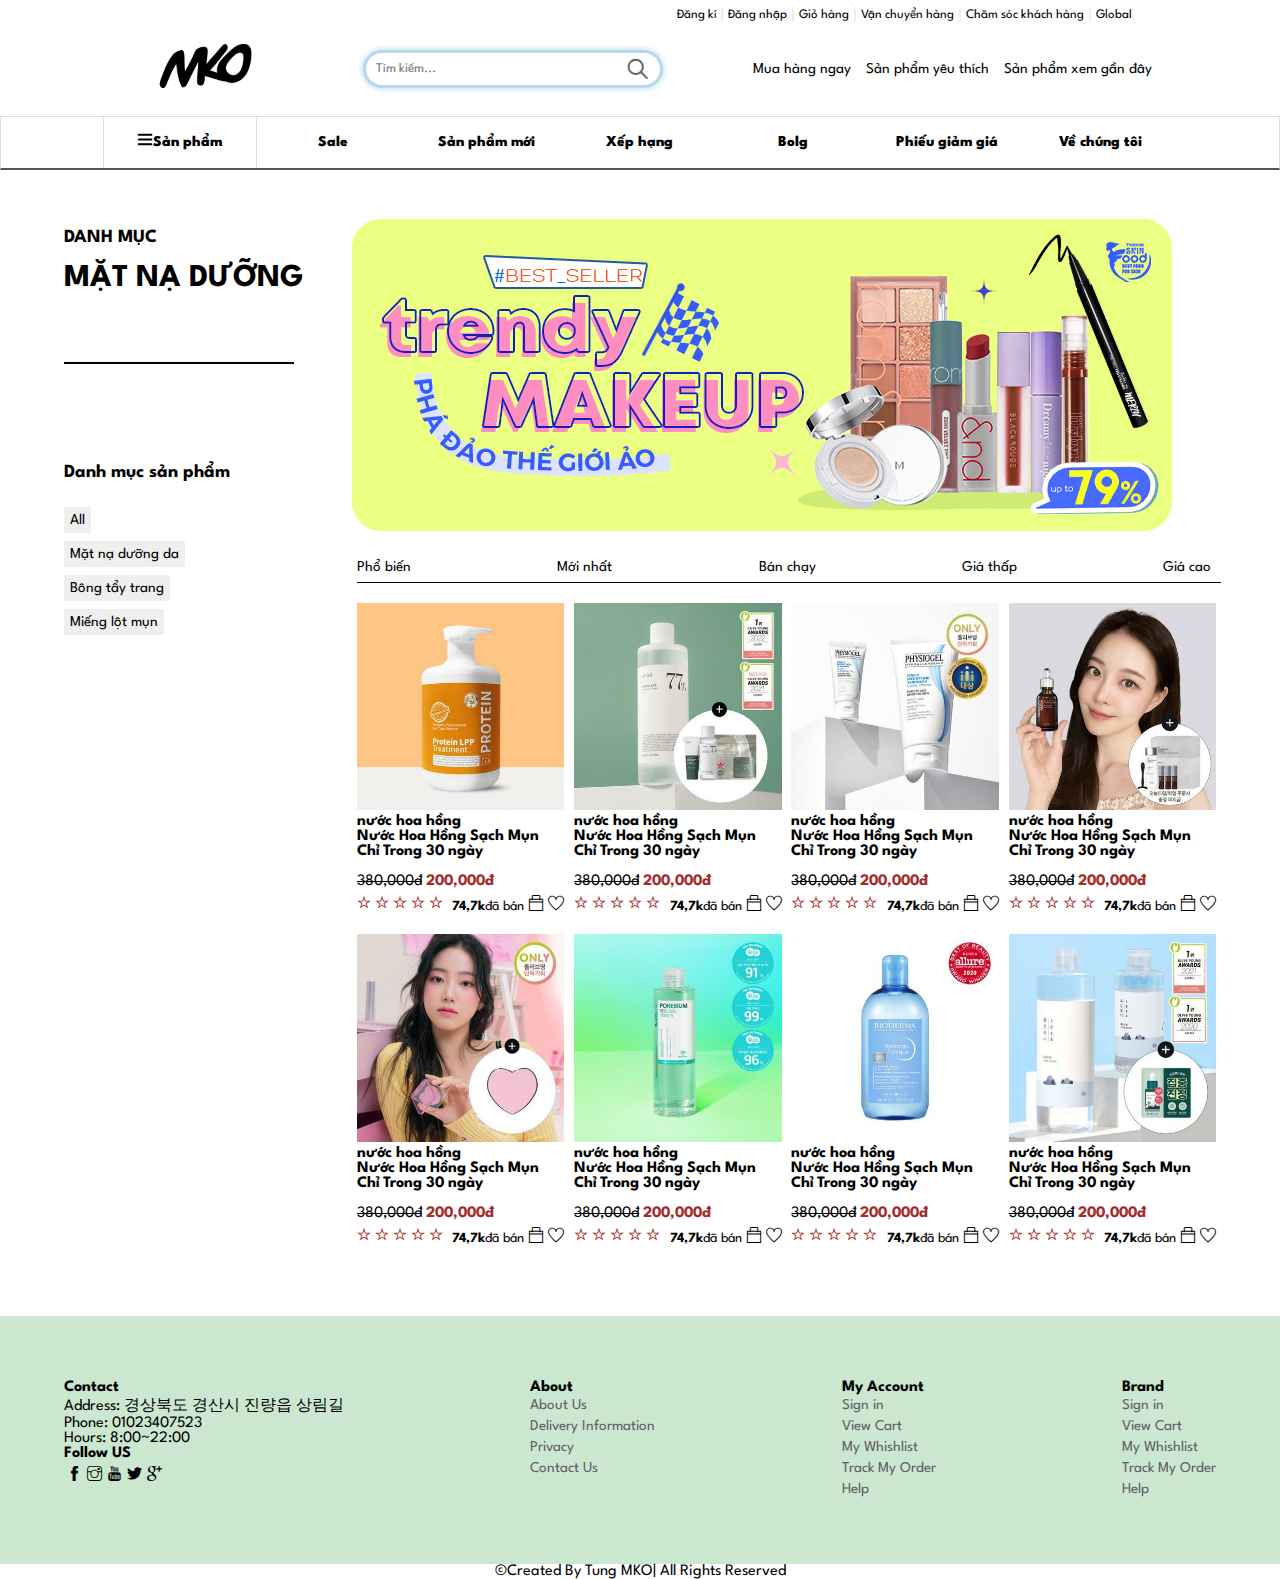
==== all-product.html @ 53d92263 "tung-filler" ====
<!DOCTYPE html>
<html lang="en">
<head>
    <meta charset="UTF-8">
    <meta http-equiv="X-UA-Compatible" content="IE=edge">
    <meta name="viewport" content="width=device-width, initial-scale=1.0">
    <title>Oder sản phẩm hàn quốc-MKO</title>
    <link rel="icon" type="image/png" href="/assets/img/logo.png">
    <link rel="stylesheet" href="assets/css/styles.css">
    <link rel="stylesheet" href="assets/css/main-styles.css">
    <link rel="stylesheet" href="assets/css/sale.css">
    <link rel="stylesheet" href="assets/themify-icons/themify-icons.css">
    <link rel="stylesheet" href="assets/css/product.css">
   
</head>
<body>
    <style>
        @import url('https://fonts.googleapis.com/css2?family=League+Spartan:wght@300;400;500;600;800;900&display=swap');
    </style>
    <div class="hero">
        <!--start header  -->
        <header class="header">
            <div class="header-top">
                <ul class="menu-list">
                    <li class="join"><a href="">Đăng kí</a></li>
                    <li class="login"><a href="">Đăng nhập</a></li>
                    <li class="cart"><a href="">Giỏ hàng</a></li>
                    <li class="oder"><a href="">Vận chuyển hàng</a></li>
                    <li class="customer"><a href="">Chăm sóc khách hàng</a></li>
                    <li class="Global"><a href="">Global</a></li>
                </ul>
            </div>
            <div class="header-head">
                <div class="header-logo">
                    <img id="logo"src="./assets/img/logo.png" alt="">
                </div>
                <div class="header-seach">
                    <form>
                        <div class="search-container">
                          <input type="text" placeholder="Tìm kiếm...">
                          <button type="submit"><i class="ti-search"></i></button>
                        </div>
                      </form>
                </div>
                <div class="menu-favourite">
                    <ul class="menu-favourite_nav">
                        <li class="menu-favourite_list"><a href="">Mua hàng ngay</a></li>
                        <li class="menu-favourite_list"><a href="">Sản phẩm yêu thích</a></li>
                        <li class="menu-favourite_list"><a href="">Sản phẩm xem gần đây</a></li>
                    </ul>
                </div>
            </div>
            <nav class="header-nav">
                <ul class="header-nav_list">
                    <li id="header-nav_unit"><i class="ti-menu"></i><a href="">Sản phẩm</a></li>
                    <li><a href="sale.html">Sale</a></li>
                    <li><a href="newproduct.html">Sản phẩm mới</a></li>
                    <li><a href="">Xếp hạng</a></li>
                    <li><a href="">Bolg</a></li>
                    <li><a href="">Phiếu giảm giá</a></li>    
                    <li><a href="">Về chúng tôi</a></li>    
                </ul>
                <div id="navbar_list_sub">
                    <div id="navbar_sub">
                        <h2 class="navbar_sub-heading">Sắc đẹp</h2>
                        <div class="sub_menu_box">
                            <ul>
                                <li><a href="./skincare.html">Chăm sóc da ></a></li>
                                <li><a href="">nước hoa hồng</a></li>
                                <li><a href="">kem dưỡng da</a></li>
                                <li><a href="">xịt khoáng</a></li>
                            </ul>
                        </div>
                        <div class="sub_menu_box">
                            <ul>
                                <li><a href="./all-product.html">Mặt nạ></a></li>
                                <li><a href="">mặt nạ dưỡng da</a></li>
                                <li><a href="">miếng bông lau</a></li>
                                <li><a href="">miếng dán mũi</a></li>
                            </ul>
                        </div>
                        <div class="sub_menu_box">
                            <ul>
                                <li><a href="">Chăm sóc da ></a></li>
                                <li><a href="">nước hoa hồng</a></li>
                                <li><a href="">kem dưỡng da</a></li>
                            </ul>
                        </div>
                        <div class="sub_menu_box">
                            <ul>
                                <li><a href="">Chăm sóc da ></a></li>
                                <li><a href="">nước hoa hồng</a></li>
                                <li><a href="">kem dưỡng da</a></li>
                            </ul>
                        </div>
                        <div class="sub_menu_box">
                            <ul>
                                <li><a href="">Mặt nạ ></a></li>
                                <li><a href="">miếng mặt nạ</a></li>
                                <li><a href="">miếng dán mũi </a></li>
                            </ul>
                        </div>
                        <div class="sub_menu_box">
                            <ul>
                                <li><a href="">Mặt nạ ></a></li>
                                <li><a href="">miếng mặt nạ</a></li>
                                <li><a href="">miếng dán mũi </a></li>
                            </ul>
                        </div>
                        <div class="sub_menu_box">
                            <ul>
                                <li><a href="">Mặt nạ ></a></li>
                                <li><a href="">miếng mặt nạ</a></li>
                                <li><a href="">miếng dán mũi </a></li>
                            </ul>
                        </div>
                        <div class="sub_menu_box">
                            <ul>
                                <li><a href="">Mặt nạ ></a></li>
                                <li><a href="">miếng mặt nạ</a></li>
                                <li><a href="">miếng dán mũi </a></li>
                            </ul>
                        </div>
                        <div class="sub_menu_box">
                            <ul>
                                <li><a href="">Mặt nạ ></a></li>
                                <li><a href="">miếng mặt nạ</a></li>
                                <li><a href="">miếng dán mũi </a></li>
                            </ul>
                        </div>
                        <div class="sub_menu_box">
                            <ul>
                                <li><a href="">Mặt nạ ></a></li>
                                <li><a href="">miếng mặt nạ</a></li>
                                <li><a href="">miếng dán mũi </a></li>
                            </ul>
                        </div>
                        <div class="sub_menu_box">
                            <ul>
                                <li><a href="">Mặt nạ ></a></li>
                                <li><a href="">miếng mặt nạ</a></li>
                                <li><a href="">miếng dán mũi </a></li>
                            </ul>
                        </div>
                        <div class="sub_menu_box">
                            <ul>
                                <li><a href="">Mặt nạ ></a></li>
                                <li><a href="">miếng mặt nạ</a></li>
                                <li><a href="">miếng dán mũi </a></li>
                            </ul>
                        </div>
                        <div class="sub_menu_box">
                            <ul>
                                <li><a href="">Mặt nạ ></a></li>
                                <li><a href="">miếng mặt nạ</a></li>
                                <li><a href="">miếng dán mũi </a></li>
                            </ul>
                        </div>
                        <div class="sub_menu_box">
                            <ul>
                                <li><a href="">Làm sạch ></a></li>
                                <li><a href="">nước tẩy trang</a></li>
                                <li><a href="">miếng tẩy trang </a></li>
                            </ul>
                        </div>
                        <div class="sub_menu_box">
                            <ul>
                                <li><a href="">Kem chống nắng></a></li>
                                <li><a href="">nước tẩy trang</a></li>
                                <li><a href="">miếng tẩy trang </a></li>
                            </ul>
                        </div>
                        <div class="sub_menu_box">
                            <ul>
                                <li><a href="">Kem chống nắng></a></li>
                                <li><a href="">nước tẩy trang</a></li>
                                <li><a href="">miếng tẩy trang </a></li>
                            </ul>
                        </div>
                        <div class="sub_menu_box">
                            <ul>
                                <li><a href="">Kem chống nắng></a></li>
                                <li><a href="">nước tẩy trang</a></li>
                                <li><a href="">miếng tẩy trang </a></li>
                            </ul>
                        </div>
                        <div class="sub_menu_box">
                            <ul>
                                <li><a href="">Kem chống nắng></a></li>
                                <li><a href="">nước tẩy trang</a></li>
                                <li><a href="">miếng tẩy trang </a></li>
                            </ul>
                        </div>
                        <div class="sub_menu_box">
                            <ul>
                                <li><a href="">Kem chống nắng></a></li>
                                <li><a href="">nước tẩy trang</a></li>
                                <li><a href="">miếng tẩy trang </a></li>
                            </ul>
                        </div>
                        <div class="sub_menu_box">
                            <ul>
                                <li><a href="">Kem chống nắng></a></li>
                                <li><a href="">nước tẩy trang</a></li>
                                <li><a href="">miếng tẩy trang </a></li>
                            </ul>
                        </div>
                        <div class="sub_menu_box">
                            <ul>
                                <li><a href="">Kem chống nắng></a></li>
                                <li><a href="">nước tẩy trang</a></li>
                                <li><a href="">miếng tẩy trang </a></li>
                            </ul>
                        </div>
                    </div>
                    <div class="navbar_list_subright">
                        <div class="navbar_subright">
                            <h2 class="navbar_sub-heading">Sức khỏe và thực phẩm</h2>
                            <div class="sub_menu_box">
                                <ul>
                                    <li><a href="">Chăm sóc da ></a></li>
                                    <li><a href="">nước hoa hồng</a></li>
                                    <li><a href="">kem dưỡng da</a></li>
                                </ul>
                            </div>
                            <div class="sub_menu_box">
                                <ul>
                                    <li><a href="">Mặt nạ ></a></li>
                                    <li><a href="">miếng mặt nạ</a></li>
                                    <li><a href="">miếng dán mũi </a></li>
                                </ul>
                            </div>
                            <div class="sub_menu_box">
                                <ul>
                                    <li><a href="">Làm sạch ></a></li>
                                    <li><a href="">nước tẩy trang</a></li>
                                    <li><a href="">miếng tẩy trang </a></li>
                                </ul>
                            </div>
                            <div class="sub_menu_box">
                                <ul>
                                    <li><a href="">Kem chống nắng></a></li>
                                    <li><a href="">nước tẩy trang</a></li>
                                    <li><a href="">miếng tẩy trang </a></li>
                                </ul>
                            </div>
                        </div>
                        <div class="navbar_subright">
                            <h2 class="navbar_sub-heading">Phong cách sống</h2>
                            <div class="sub_menu_box">
                                <ul>
                                    <li><a href="">Chăm sóc da ></a></li>
                                    <li><a href="">nước hoa hồng</a></li>
                                    <li><a href="">kem dưỡng da</a></li>
                                </ul>
                            </div>
                            <div class="sub_menu_box">
                                <ul>
                                    <li><a href="">Mặt nạ ></a></li>
                                    <li><a href="">miếng mặt nạ</a></li>
                                    <li><a href="">miếng dán mũi </a></li>
                                </ul>
                            </div>
                            <div class="sub_menu_box">
                                <ul>
                                    <li><a href="">Làm sạch ></a></li>
                                    <li><a href="">nước tẩy trang</a></li>
                                    <li><a href="">miếng tẩy trang </a></li>
                                </ul>
                            </div>
                            <div class="sub_menu_box">
                                <ul>
                                    <li><a href="">Kem chống nắng></a></li>
                                    <li><a href="">nước tẩy trang</a></li>
                                    <li><a href="">miếng tẩy trang </a></li>
                                </ul>
                            </div>
                        </div>
                   </div>
                </div>
            </nav>
        </header>
        <!--end header  -->
        <div class="product-all">
            <div class="product-filter">
                <div class="product-heading">
                    <h3>Danh mục</h3>
                    <h1>Mặt nạ dưỡng</h1>
                </div>
                <div class="produict-line">

                </div>
                <div class="product-list">
                    <h3>Danh mục sản phẩm</h3>
                    <div class="filters">
                        <button class="filter-btn" data-filter="product-box">All</button>
                        <button class="filter-btn" data-filter="mat-na-duong-da">Mặt nạ dưỡng da</button>
                        <button class="filter-btn" data-filter="bong-tay-trang">Bông tẩy trang</button>
                        <button class="filter-btn" data-filter="mieng-lot-mun">Miếng lột mụn</button>
                      </div>                      
                </div>
            </div>
            <div class="product-content">
                <div class="product-content-top">
                    <div class="product-content-background">
                        <img src="./assets/img/topwap.webp" alt="">
                    </div>
                </div>
                <div class="product-menu">
                    <ul class="product-menu-list">
                        <li><a href="">Phổ biến</a></li>
                        <li><a href="">Mới nhất</a></li>
                        <li><a href="">Bán chạy</a></li>
                        <li><a href="">Giá thấp</a></li>
                        <li><a href="">Giá cao</a></li>
                    </ul>
                </div>
                <div class="product-items">
                    <div class="product-box mat-na-duong-da">
                        <img src="./assets/img/A00000012128610ko.jpg" alt="">
                        <h4 class="skincare-product-heading">nước hoa hồng</h4>
                        <div class="product-boxitems">
                            <h4>Nước Hoa Hồng Sạch Mụn Chỉ Trong 30 ngày</h4>
                            <del>380,000đ</del>
                            <b class="productPrice">200,000đ</b>
                        </div>
                        <div class="star-widget">
                            <div class="star-pre">
                                <a class="star">
                                    <i class="ti-star"></i>
                                </a>
                                <a class="star">
                                    <i class="ti-star"></i>
                                </a>
                                <a class="star">
                                    <i class="ti-star"></i>
                                </a>
                                <a class="star">
                                    <i class="ti-star"></i>
                                </a>
                                <a class="star">
                                    <i class="ti-star"></i>
                                </a>
                            </div>
                            <div class="product-revier">
                               <span><strong>74,7k</strong>đã bán</span> 
                               
                                <i class="ti-bag"></i>
                                <i class="ti-heart"></i>
                            </div>
                        </div>
                     </div>
                     <div class="product-box mat-na-duong-da">
                        <img src="./assets/img/A00000018262405ko.jpg" alt="">
                        <h4 class="skincare-product-heading">nước hoa hồng</h4>
                        <div class="product-boxitems">
                            <h4>Nước Hoa Hồng Sạch Mụn Chỉ Trong 30 ngày</h4>
                            <del>380,000đ</del>
                            <b class="productPrice">200,000đ</b>
                        </div>
                        <div class="star-widget">
                            <div class="star-pre">
                                <a class="star">
                                    <i class="ti-star"></i>
                                </a>
                                <a class="star">
                                    <i class="ti-star"></i>
                                </a>
                                <a class="star">
                                    <i class="ti-star"></i>
                                </a>
                                <a class="star">
                                    <i class="ti-star"></i>
                                </a>
                                <a class="star">
                                    <i class="ti-star"></i>
                                </a>
                            </div>
                            <div class="product-revier">
                               <span><strong>74,7k</strong>đã bán</span> 
                               
                                <i class="ti-bag"></i>
                                <i class="ti-heart"></i>
                            </div>
                        </div>
                     </div>
                     <div class="product-box mat-na-duong-da">
                        <img src="./assets/img/A00000018242202ko.jpg" alt="">
                        <h4 class="skincare-product-heading">nước hoa hồng</h4>
                        <div class="product-boxitems">
                            <h4>Nước Hoa Hồng Sạch Mụn Chỉ Trong 30 ngày</h4>
                            <del>380,000đ</del>
                            <b class="productPrice">200,000đ</b>
                        </div>
                        <div class="star-widget">
                            <div class="star-pre">
                                <a class="star">
                                    <i class="ti-star"></i>
                                </a>
                                <a class="star">
                                    <i class="ti-star"></i>
                                </a>
                                <a class="star">
                                    <i class="ti-star"></i>
                                </a>
                                <a class="star">
                                    <i class="ti-star"></i>
                                </a>
                                <a class="star">
                                    <i class="ti-star"></i>
                                </a>
                            </div>
                            <div class="product-revier">
                               <span><strong>74,7k</strong>đã bán</span> 
                               
                                <i class="ti-bag"></i>
                                <i class="ti-heart"></i>
                            </div>
                        </div>
                     </div>
                     <div class="product-box bong-tay-trang">
                        <img src="./assets/img/A00000018241209ko.jpg" alt="">
                        <h4 class="skincare-product-heading">nước hoa hồng</h4>
                        <div class="product-boxitems">
                            <h4>Nước Hoa Hồng Sạch Mụn Chỉ Trong 30 ngày</h4>
                            <del>380,000đ</del>
                            <b class="productPrice">200,000đ</b>
                        </div>
                        <div class="star-widget">
                            <div class="star-pre">
                                <a class="star">
                                    <i class="ti-star"></i>
                                </a>
                                <a class="star">
                                    <i class="ti-star"></i>
                                </a>
                                <a class="star">
                                    <i class="ti-star"></i>
                                </a>
                                <a class="star">
                                    <i class="ti-star"></i>
                                </a>
                                <a class="star">
                                    <i class="ti-star"></i>
                                </a>
                            </div>
                            <div class="product-revier">
                               <span><strong>74,7k</strong>đã bán</span> 
                               
                                <i class="ti-bag"></i>
                                <i class="ti-heart"></i>
                            </div>
                        </div>
                     </div>
                     <div class="product-box bong-tay-trang">
                        <img src="./assets/img/A00000018163419ko.jpg" alt="">
                        <h4 class="skincare-product-heading">nước hoa hồng</h4>
                        <div class="product-boxitems">
                            <h4>Nước Hoa Hồng Sạch Mụn Chỉ Trong 30 ngày</h4>
                            <del>380,000đ</del>
                            <b class="productPrice">200,000đ</b>
                        </div>
                        <div class="star-widget">
                            <div class="star-pre">
                                <a class="star">
                                    <i class="ti-star"></i>
                                </a>
                                <a class="star">
                                    <i class="ti-star"></i>
                                </a>
                                <a class="star">
                                    <i class="ti-star"></i>
                                </a>
                                <a class="star">
                                    <i class="ti-star"></i>
                                </a>
                                <a class="star">
                                    <i class="ti-star"></i>
                                </a>
                            </div>
                            <div class="product-revier">
                               <span><strong>74,7k</strong>đã bán</span> 
                               
                                <i class="ti-bag"></i>
                                <i class="ti-heart"></i>
                            </div>
                        </div>
                     </div>
                     <div class="product-box mieng-lot-mun">
                        <img src="./assets/img/A00000018131201ko.jpg" alt="">
                        <h4 class="skincare-product-heading">nước hoa hồng</h4>
                        <div class="product-boxitems">
                            <h4>Nước Hoa Hồng Sạch Mụn Chỉ Trong 30 ngày</h4>
                            <del>380,000đ</del>
                            <b class="productPrice">200,000đ</b>
                        </div>
                        <div class="star-widget">
                            <div class="star-pre">
                                <a class="star">
                                    <i class="ti-star"></i>
                                </a>
                                <a class="star">
                                    <i class="ti-star"></i>
                                </a>
                                <a class="star">
                                    <i class="ti-star"></i>
                                </a>
                                <a class="star">
                                    <i class="ti-star"></i>
                                </a>
                                <a class="star">
                                    <i class="ti-star"></i>
                                </a>
                            </div>
                            <div class="product-revier">
                               <span><strong>74,7k</strong>đã bán</span> 
                               
                                <i class="ti-bag"></i>
                                <i class="ti-heart"></i>
                            </div>
                        </div>
                     </div>
                     <div class="product-box mieng-lot-mun">
                        <img src="./assets/img/A00000017437003ko.jpg" alt="">
                        <h4 class="skincare-product-heading">nước hoa hồng</h4>
                        <div class="product-boxitems">
                            <h4>Nước Hoa Hồng Sạch Mụn Chỉ Trong 30 ngày</h4>
                            <del>380,000đ</del>
                            <b class="productPrice">200,000đ</b>
                        </div>
                        <div class="star-widget">
                            <div class="star-pre">
                                <a class="star">
                                    <i class="ti-star"></i>
                                </a>
                                <a class="star">
                                    <i class="ti-star"></i>
                                </a>
                                <a class="star">
                                    <i class="ti-star"></i>
                                </a>
                                <a class="star">
                                    <i class="ti-star"></i>
                                </a>
                                <a class="star">
                                    <i class="ti-star"></i>
                                </a>
                            </div>
                            <div class="product-revier">
                               <span><strong>74,7k</strong>đã bán</span> 
                               
                                <i class="ti-bag"></i>
                                <i class="ti-heart"></i>
                            </div>
                        </div>
                     </div>
                     <div class="product-box mieng-lot-mun">
                        <img src="./assets/img/A00000018046005ko.jpg" alt="">
                        <h4 class="skincare-product-heading">nước hoa hồng</h4>
                        <div class="product-boxitems">
                            <h4>Nước Hoa Hồng Sạch Mụn Chỉ Trong 30 ngày</h4>
                            <del>380,000đ</del>
                            <b class="productPrice">200,000đ</b>
                        </div>
                        <div class="star-widget">
                            <div class="star-pre">
                                <a class="star">
                                    <i class="ti-star"></i>
                                </a>
                                <a class="star">
                                    <i class="ti-star"></i>
                                </a>
                                <a class="star">
                                    <i class="ti-star"></i>
                                </a>
                                <a class="star">
                                    <i class="ti-star"></i>
                                </a>
                                <a class="star">
                                    <i class="ti-star"></i>
                                </a>
                            </div>
                            <div class="product-revier">
                               <span><strong>74,7k</strong>đã bán</span> 
                               
                                <i class="ti-bag"></i>
                                <i class="ti-heart"></i>
                            </div>
                        </div>
                     </div>
                </div>
            </div>
        </div>
         <!--start contact-->
        <div class="footer">
            <div class="col">
                <h4>Contact</h4>
                <object>
                    <p>Address: 경상북도 경산시 진량읍 상림길</p>
                    <p>Phone: 01023407523</p>
                    <p>Hours: 8:00~22:00</p>
                </object>
                <h4>Follow US</h4>
                <div class="icon">
                    <a href="https://www.facebook.com/hanquocmongmo123"><i class="ti-facebook"></i></a>
                    <a href=""><i class="ti-instagram"></i></a>
                    <a href="http://bit.ly/youtubeHANQUOCMONGMO"><i class="ti-youtube"></i></a>
                    <a href=""><i class="ti-twitter-alt"></i></a>
                    <a href=""><i class="ti-google"></i></a>
                </div>
            </div>
            <div class="col">
                <h4>About</h4>
                <ul><li><a href="">About Us</a></li></ul>
                <ul><li><a href="">Delivery Information</a></li></ul>
                <ul><li><a href="">Privacy</a></li></ul>
                <ul><li><a href="">Contact Us</a></li></ul>
            </div>
            <div class="col">
                <h4>My Account</h4>
                <ul>
                    <li><a href="">Sign in</a></li>
                    <li><a href="">View Cart</a></li>
                    <li><a href="">My Whishlist</a></li>
                    <li><a href="">Track My Order</a></li>
                    <li><a href="">Help</a></li>

                </ul>
            </div>
            <div class="col">
                <h4>Brand</h4>
                <ul>
                    <li><a href="">Sign in</a></li>
                    <li><a href="">View Cart</a></li>
                    <li><a href="">My Whishlist</a></li>
                    <li><a href="">Track My Order</a></li>
                    <li><a href="">Help</a></li>

                </ul>
            </div>
        </div>
        <!--end contact-->
        <p class="end-web">©Created By Tung MKO| All Rights Reserved</p>
    </div>
    <script src="./assets/js/script.js"></script>
</body>
</html>
---- assets/css/styles.css ----
/*start container*/
.container{
    position:relative ;
}
.container-background{
    background-image: url('../img/background.jpg');
    width: 100%;
    height: 75vh;
    background-size:cover;
    background-position:40%;
} 
.container-list{
    width: 154px;
    height: 75vh;
    background-color: rgb(0, 0, 0);
    position: absolute;
    top: 0;
    left: 102px;
    opacity: 0.5;
} 
.container-list_sub {
    margin-top: 20px;
    display: flex;
    flex-direction: column;
    position: relative;
}
.container-list_sub li{
    padding: 7px 0 7px 0px;
    align-items: center;
    padding-left: 20px;
}
.container-list_sub li a {
    color: #ddd;
}
.container-list_sub li:hover{
    background-color: #9bce26;
}
.container-contents h1 {
    position: absolute;
    top: 50%;
    transform: translateY(-50%);
    left: 25%;
    width: 300px;
    font-weight: 900;
    font-size: 40px;
    line-height: 1.5;
}
.container-contents h2{
    font-weight: 900;
    font-size: 20px;
    top: 15%;
    left: 25%;
    position: absolute;
}
.container-contents h3 {
    font-weight: 900;
    font-size: 20px;
    left: 25%;
    bottom: 25%;
    position: absolute;
    color: rgb(70, 19, 255);
}
.container-contents .btn{
    position: absolute;
    left: 25%;
    bottom: 8%;
    z-index: 1;
}
.container-contents img {
    position: absolute;
    left: 270px;
    bottom: 19px;
    width: 300px;
}
/*end container*/
/* start top wap */
.top-wap {
    margin: 40px 20% 20px 20%;
    height: 100%;
    width: 60%;
}
.top-wap-list{
    display: flex;
    justify-content: space-between;
}
.top-wap-icon {
    font-size: 60px;
    margin-bottom: 10px;
    text-align: center;
}
.top-wap-sub {
    display: flex;
    flex-direction: column;
    width: 100%;
    text-align: center;
    justify-content: center;
    cursor: pointer;
}
.top-wap-sub span {
    display: block;
    font-weight: 900;
}
/* end start top wap */
/* start top-priority */
.top-priority {
    margin: 50px 10% 0 10%;
    position: relative;
}
.top-priority .between{
    position: absolute;
    content: "";
    width: 1px;
    height: 100%;
    background-color:#ddd;
    z-index: 1;
    left: 50%;
} 
.top-priority_box {
    width: 100%;
    padding: 5px;
    cursor: pointer;
}
.top-priority_box img {
    width: 100%;
}
.top-priority_left {
    margin-right: 10px;
}
.top-priority_right {
    margin-left: 10px;
}
.top-priority_heading{
    justify-content: space-between;
    text-align: center;
}
.top-priority_heading h2{
    font-size: 22px;
    padding: 10px 10px;
    font-weight: 700;
}
.top-priority_heading span{
    opacity: 0.7; 
    line-height: 44px;
    cursor: pointer;
}
.top-priority_box p {
    margin-top: 10px;
    margin-bottom: 10px;
    font-size: 13px;
}
.top-priority_box span{
    font-weight: 900;
    color: #e02020;
    font-size: 21px;
}
/* end top-priority */
/* start conten-about */
.conten-about{
    width: 100%; 
    height: 600px;
}
.conten-about_row {
    display: flex;
    justify-content: space-between;
    margin: 0 10%;
}

.heading span{
    color: black;
}
.about-video{
    max-width: 100%;
    border: 15px solid #fff;
    box-shadow: 0 0.5rem 1rem rgb(0 0 0 / 10%);
    max-height: 400px;
}
.about-video{
    position: relative;
    cursor: pointer;
}
.about-video h3 {
    position: absolute;
    top: 50%;
    transform: translateY(-50%);
    font-size: 60px;
    background: #fff;
    width: 100%;
    text-align: center;
    mix-blend-mode: screen;
    z-index: 1;
}
.about-conten {
    margin: 20px;
    width: 50%;
}
.about-conten p{
    margin: 12px 0;
    line-height: 1.5;
}
.about-conten h1 {
    font-size: 50px;
    line-height: 64px;
    color: rgb(56, 142, 163);
}
a.btn {
    text-decoration: none;
    padding-left: 80px;
    padding-top: 20px;
}
.backgroud-shoes {
    width: 80%;
    height: 60vh;
    background-image: url(./assets/images/IMG_0058.PNG);
    background-size: cover;
    background-position: center;
    margin: 0 10%;
    margin-bottom: 3%;
}
.backgroud-shoes img {
    height: 100vh;
}
/* end conten-about */
.weekly-special img{
    width: 100%;
}
.weekly-special_left{
    margin-right: 10px;
    margin-left: 10%;
}
.weekly-special_right{
    margin-left: 10px;
    margin-right: 10%;
}
.healthy-life {
    width: 100%;
}
.healthy-life_list{
    display: flex;
    margin-right: 10%;
    margin-left: 10%;
    justify-content: space-between;
    text-align: center;
}
.healthy-life_item {
    width: 32%;
    height: 350px;
    position: relative;
}
.healthy-life_item img{
    width: 100%;
    height: 350px;
    border-radius: 20%;
}
.healthy-life_text{
    position: absolute;
    bottom: 50px;
    left: 25px;
}
.healthy-life_text p{
    font-weight: 900;
    font-size: 25px;
}
---- assets/css/main-styles.css ----
*{
    font-family: 'League Spartan', sans-serif;
    margin: 0;
    padding: 0;
    box-sizing: border-box;
}
a {
    font-size: 15px;
    color: #000;
    text-decoration: none;
}
li {
    list-style: none;
}
.row{
    margin-left: 10%;
    margin-right: 10%;
    display: flex;
}
.row2{
    display: flex;
}
.heading{
    margin: 20px 10% 20px 10%;
    text-align: center;
    background-color:#b4d9eb;
    font-size: 40px;
    line-height: 40px;
    padding: 20px 0;
    color: #000000;
    text-transform: uppercase;
}
.btn{
    background: transparent;
    background-repeat: no-repeat;
    background-size: cover;
    border: 0;
    padding: 14px 80px 14px 65px;
    cursor: pointer;
    color: #ffffff;
    text-align: center;
    transition: 0.4s;
    font-weight: 700;
    font-size: 16px;
    position: absolute;
    background-image: url(../img/button.png);
}
/*start head*/
.header-nav_list li{
    position: relative;
}
.header-nav_list li::after {
    content: "";
    position: absolute;
    background-color: #b4d9eb;
    bottom: 10px;
    width: 0;
    height: 4px;
    left: 30px;
    transition: 0.5s;
}
.header-nav_list li:hover::after{
    width: 60%;
}

.header{
    height: 162px;
}

.header-top {
    margin: 0 10%;
}
.menu-list{
    display: flex;
    justify-content: end;
    margin: 7px 20px 0px 0px;
}
.menu-list li{
    padding-left: 12px;
    position: relative;
}
.menu-list li:not(:first-child)::before {
    content: '';
    position: absolute;
    width: 2px;
    background-color: #ddd;
    top: 0;
    bottom: 0;
    left: 5px;
    opacity: 0.5;
}

.menu-list li a {
    text-decoration: none;
    font-size: 13px;
}
.header-head {
    display: flex;
    justify-content: space-between;
    text-align: center;
    align-items: center;
    margin: 0 10%;
}
#logo {
    width: 160px;
    cursor: pointer;
}
.search-container {
    display: flex;
    align-items: center;
    position: relative;
  }
  
  input[type="text"] {
    padding: 10px 40px 10px 10px;
    border: 3px solid #b4d9eb;
    border-radius: 50px;
    box-shadow: 0 0 7px #b4d9eb;
    width: 300px;
    position: relative;
  }
  
  button[type="submit"] {
    position: absolute;
    right: 35px;
    top: 9px;
    background-color: #b4d9eb;
    color: white;
    border:#b4d9eb ;
    border-radius: 0 5px 5px 0;
    cursor: pointer;
  }
  
  button[type="submit"] i {
    font-size: 20px;
    position: absolute;
    color: #000000;
    font-weight: 600;
    opacity: 0.6;
  }
  
  button[type="submit"]:hover {
    background-color: #b4d9eb;
    border: #b4d9eb;
  }

.menu-favourite_nav {
    display: flex;
}
.menu-favourite_nav a {
    text-decoration: none;
}
.menu-favourite_list{
    margin-left: 15px;
}
.header-nav_list{
    display: flex;
    justify-content: center;
}
.header-nav > .header-nav_list {
    width: 100%;
    border: 1px solid #ddd;
    border-bottom: 2px solid #555;
    line-height: 50px;
    text-align: center;
}
.header-nav_list li {
    width: 12%;
}
.header-nav_list li a:hover{
    color: pink;
}
.header-nav_list li a::before{
    content: "";
    width: 0;
    height: 2px;
    left: 0;
    bottom: -2px;
    background-color: pink;
    position: absolute;
}
.header-nav_list li a:hover .header-nav_list li a::before{
    width: 100%;
}
.header-nav_list a {
    font-weight: 800;
    font-size: 15px;
    position: relative;
}
#header-nav_unit {
    border-left: 1px solid #ddd;
    border-right: 1px solid #ddd; 
}
#header-nav_unit {
    position: relative;
    cursor: pointer;
}
#navbar_list_sub {
    background-color: #fff;
    width: 80%;
    position: absolute;
    top: 166px;
    left: 8%;
    padding: 2%;
    border: solid 2px #000;
    z-index: 10;
    display: none;
}
#navbar_sub {
    flex: 2;
    display: flex;
    flex-wrap: wrap;
    position: relative;
}
#navbar_sub::after{
    content: "";
    width: 0.1px;
    height: 100% ;
    background-color: #cacaca;
    bottom: 10px;
    right: 40px;
    position: absolute;
}
.navbar_list_subright  {
    flex: 1;
    display: flex;
}
.navbar_subright > .sub_menu_box {
    width: 100%;
    flex-direction: row;
    margin-bottom: 30px;
}
.navbar_sub-heading {
    font-size: 22px;
    font-weight: 900;
    display: block;
    width: 100%;
    position: relative;
    margin-bottom: 30px;
}
.navbar_sub-heading::after{
    content: "";
    width: 90%;
    height: 0.5px;
    background-color: #606063;
    bottom: -10px;
    left: 0;
    position: absolute;
    
}
#navbar_sub > .sub_menu_box {
    width: 33%;
    margin-bottom: 20px;
}
.sub_menu_box ul li {
    opacity: 0.7;
}
.sub_menu_box ul li:first-child {
    font-weight: 900;
    opacity: 1;
}
.sub_menu_box ul{
    display: flex;
    flex-direction: column;
}
/* end header */
/*start footer*/
.footer{
    padding: 5% 5%;
    display: flex;
    justify-content: space-between;
    background-color: #cce7d0;
}

.footer .icon{
    margin-top: 2%;
    font-size: 20px;
    padding: 0 3px;
}

.footer ul li {
    list-style: none;
    padding: 3px 0;
}
.footer ul li a {
    color: #606063;
}
.footer ul li a:hover {
    color: #222;
} 
/* end footer */
.end-web {
    text-align: center;
}
---- assets/css/sale.css ----
.today_specials_inner {
    position: relative;
    top: -55px;
    margin: 0 8%;
    padding: 30px 29px 30px;
    background-color: #fff;
    border-radius: 10px;
}
.sale_head {
    background-image: url('../img/sale_head.png');
    width: 100%;
    height: 155px;
}
.todayWrap{
    display: flex;
    justify-content: space-between;
}
.main-today {
    margin-left: 10px;
}
.main-today-thumbnail{
    width: 100%;
}
.sale_head h1 {
    margin: 0 auto;
    padding: 20px 0 0;
    font-size: 40px;
    line-height: 1.5;
    color: #fff;
    margin: 0 8%;
    padding-top: 20px;
    text-transform: uppercase;
}

.titMove {
    font-size: 26px;
    color: #333;
    padding-bottom: 18px;
    border-bottom: #333 solid 3px;
    margin-bottom: 20px;
}
.prod-brand {
    display: flex;
    flex-direction:row-reverse ;
}
.prod-brand  i {
    margin: 5px 0;
    font-size: 20px;
    margin-left: 12px;
    cursor: pointer;
}
.prod-name {
    margin-top: 8px;
    font-size: 17px;
    font-weight: 500;
}
.discount {
    margin-top: 8px;
}
.origin {
    font-size: 17px;
    color: #888;
    text-decoration: line-through
}
.price {
    margin-top: 8px;
}
.total {
    font-size: 28px;
    font-weight: 500;
    line-height: 28px;
}
.rating {
    margin-top: 8px;
}
.rating > .point {
    background-image: url(../img/bul_star_24.png);
    background-repeat: no-repeat;
    padding-left: 18px;
    background-size: 15px 14px;
}

.today-sale{
    margin: 0 8%;
    padding: 30px 29px 30px;
    background-color: #fff;
    border-radius: 10px;
}
.today_saleBest .todayTit{
    width: 33%;
    padding: 10px;
    border-bottom: 1px solid #cecece;
}
.today_saleBest .todayWrap{
    flex-wrap: wrap;
    
}
---- assets/themify-icons/themify-icons.css ----
@font-face {
	font-family: 'themify';
	src:url('fonts/themify.eot?-fvbane');
	src:url('fonts/themify.eot?#iefix-fvbane') format('embedded-opentype'),
		url('fonts/themify.woff?-fvbane') format('woff'),
		url('fonts/themify.ttf?-fvbane') format('truetype'),
		url('fonts/themify.svg?-fvbane#themify') format('svg');
	font-weight: normal;
	font-style: normal;
}

[class^="ti-"], [class*=" ti-"] {
	font-family: 'themify';
	speak: none;
	font-style: normal;
	font-weight: normal;
	font-variant: normal;
	text-transform: none;
	line-height: 1;

	/* Better Font Rendering =========== */
	-webkit-font-smoothing: antialiased;
	-moz-osx-font-smoothing: grayscale;
}

.ti-wand:before {
	content: "\e600";
}
.ti-volume:before {
	content: "\e601";
}
.ti-user:before {
	content: "\e602";
}
.ti-unlock:before {
	content: "\e603";
}
.ti-unlink:before {
	content: "\e604";
}
.ti-trash:before {
	content: "\e605";
}
.ti-thought:before {
	content: "\e606";
}
.ti-target:before {
	content: "\e607";
}
.ti-tag:before {
	content: "\e608";
}
.ti-tablet:before {
	content: "\e609";
}
.ti-star:before {
	content: "\e60a";
}
.ti-spray:before {
	content: "\e60b";
}
.ti-signal:before {
	content: "\e60c";
}
.ti-shopping-cart:before {
	content: "\e60d";
}
.ti-shopping-cart-full:before {
	content: "\e60e";
}
.ti-settings:before {
	content: "\e60f";
}
.ti-search:before {
	content: "\e610";
}
.ti-zoom-in:before {
	content: "\e611";
}
.ti-zoom-out:before {
	content: "\e612";
}
.ti-cut:before {
	content: "\e613";
}
.ti-ruler:before {
	content: "\e614";
}
.ti-ruler-pencil:before {
	content: "\e615";
}
.ti-ruler-alt:before {
	content: "\e616";
}
.ti-bookmark:before {
	content: "\e617";
}
.ti-bookmark-alt:before {
	content: "\e618";
}
.ti-reload:before {
	content: "\e619";
}
.ti-plus:before {
	content: "\e61a";
}
.ti-pin:before {
	content: "\e61b";
}
.ti-pencil:before {
	content: "\e61c";
}
.ti-pencil-alt:before {
	content: "\e61d";
}
.ti-paint-roller:before {
	content: "\e61e";
}
.ti-paint-bucket:before {
	content: "\e61f";
}
.ti-na:before {
	content: "\e620";
}
.ti-mobile:before {
	content: "\e621";
}
.ti-minus:before {
	content: "\e622";
}
.ti-medall:before {
	content: "\e623";
}
.ti-medall-alt:before {
	content: "\e624";
}
.ti-marker:before {
	content: "\e625";
}
.ti-marker-alt:before {
	content: "\e626";
}
.ti-arrow-up:before {
	content: "\e627";
}
.ti-arrow-right:before {
	content: "\e628";
}
.ti-arrow-left:before {
	content: "\e629";
}
.ti-arrow-down:before {
	content: "\e62a";
}
.ti-lock:before {
	content: "\e62b";
}
.ti-location-arrow:before {
	content: "\e62c";
}
.ti-link:before {
	content: "\e62d";
}
.ti-layout:before {
	content: "\e62e";
}
.ti-layers:before {
	content: "\e62f";
}
.ti-layers-alt:before {
	content: "\e630";
}
.ti-key:before {
	content: "\e631";
}
.ti-import:before {
	content: "\e632";
}
.ti-image:before {
	content: "\e633";
}
.ti-heart:before {
	content: "\e634";
}
.ti-heart-broken:before {
	content: "\e635";
}
.ti-hand-stop:before {
	content: "\e636";
}
.ti-hand-open:before {
	content: "\e637";
}
.ti-hand-drag:before {
	content: "\e638";
}
.ti-folder:before {
	content: "\e639";
}
.ti-flag:before {
	content: "\e63a";
}
.ti-flag-alt:before {
	content: "\e63b";
}
.ti-flag-alt-2:before {
	content: "\e63c";
}
.ti-eye:before {
	content: "\e63d";
}
.ti-export:before {
	content: "\e63e";
}
.ti-exchange-vertical:before {
	content: "\e63f";
}
.ti-desktop:before {
	content: "\e640";
}
.ti-cup:before {
	content: "\e641";
}
.ti-crown:before {
	content: "\e642";
}
.ti-comments:before {
	content: "\e643";
}
.ti-comment:before {
	content: "\e644";
}
.ti-comment-alt:before {
	content: "\e645";
}
.ti-close:before {
	content: "\e646";
}
.ti-clip:before {
	content: "\e647";
}
.ti-angle-up:before {
	content: "\e648";
}
.ti-angle-right:before {
	content: "\e649";
}
.ti-angle-left:before {
	content: "\e64a";
}
.ti-angle-down:before {
	content: "\e64b";
}
.ti-check:before {
	content: "\e64c";
}
.ti-check-box:before {
	content: "\e64d";
}
.ti-camera:before {
	content: "\e64e";
}
.ti-announcement:before {
	content: "\e64f";
}
.ti-brush:before {
	content: "\e650";
}
.ti-briefcase:before {
	content: "\e651";
}
.ti-bolt:before {
	content: "\e652";
}
.ti-bolt-alt:before {
	content: "\e653";
}
.ti-blackboard:before {
	content: "\e654";
}
.ti-bag:before {
	content: "\e655";
}
.ti-move:before {
	content: "\e656";
}
.ti-arrows-vertical:before {
	content: "\e657";
}
.ti-arrows-horizontal:before {
	content: "\e658";
}
.ti-fullscreen:before {
	content: "\e659";
}
.ti-arrow-top-right:before {
	content: "\e65a";
}
.ti-arrow-top-left:before {
	content: "\e65b";
}
.ti-arrow-circle-up:before {
	content: "\e65c";
}
.ti-arrow-circle-right:before {
	content: "\e65d";
}
.ti-arrow-circle-left:before {
	content: "\e65e";
}
.ti-arrow-circle-down:before {
	content: "\e65f";
}
.ti-angle-double-up:before {
	content: "\e660";
}
.ti-angle-double-right:before {
	content: "\e661";
}
.ti-angle-double-left:before {
	content: "\e662";
}
.ti-angle-double-down:before {
	content: "\e663";
}
.ti-zip:before {
	content: "\e664";
}
.ti-world:before {
	content: "\e665";
}
.ti-wheelchair:before {
	content: "\e666";
}
.ti-view-list:before {
	content: "\e667";
}
.ti-view-list-alt:before {
	content: "\e668";
}
.ti-view-grid:before {
	content: "\e669";
}
.ti-uppercase:before {
	content: "\e66a";
}
.ti-upload:before {
	content: "\e66b";
}
.ti-underline:before {
	content: "\e66c";
}
.ti-truck:before {
	content: "\e66d";
}
.ti-timer:before {
	content: "\e66e";
}
.ti-ticket:before {
	content: "\e66f";
}
.ti-thumb-up:before {
	content: "\e670";
}
.ti-thumb-down:before {
	content: "\e671";
}
.ti-text:before {
	content: "\e672";
}
.ti-stats-up:before {
	content: "\e673";
}
.ti-stats-down:before {
	content: "\e674";
}
.ti-split-v:before {
	content: "\e675";
}
.ti-split-h:before {
	content: "\e676";
}
.ti-smallcap:before {
	content: "\e677";
}
.ti-shine:before {
	content: "\e678";
}
.ti-shift-right:before {
	content: "\e679";
}
.ti-shift-left:before {
	content: "\e67a";
}
.ti-shield:before {
	content: "\e67b";
}
.ti-notepad:before {
	content: "\e67c";
}
.ti-server:before {
	content: "\e67d";
}
.ti-quote-right:before {
	content: "\e67e";
}
.ti-quote-left:before {
	content: "\e67f";
}
.ti-pulse:before {
	content: "\e680";
}
.ti-printer:before {
	content: "\e681";
}
.ti-power-off:before {
	content: "\e682";
}
.ti-plug:before {
	content: "\e683";
}
.ti-pie-chart:before {
	content: "\e684";
}
.ti-paragraph:before {
	content: "\e685";
}
.ti-panel:before {
	content: "\e686";
}
.ti-package:before {
	content: "\e687";
}
.ti-music:before {
	content: "\e688";
}
.ti-music-alt:before {
	content: "\e689";
}
.ti-mouse:before {
	content: "\e68a";
}
.ti-mouse-alt:before {
	content: "\e68b";
}
.ti-money:before {
	content: "\e68c";
}
.ti-microphone:before {
	content: "\e68d";
}
.ti-menu:before {
	content: "\e68e";
}
.ti-menu-alt:before {
	content: "\e68f";
}
.ti-map:before {
	content: "\e690";
}
.ti-map-alt:before {
	content: "\e691";
}
.ti-loop:before {
	content: "\e692";
}
.ti-location-pin:before {
	content: "\e693";
}
.ti-list:before {
	content: "\e694";
}
.ti-light-bulb:before {
	content: "\e695";
}
.ti-Italic:before {
	content: "\e696";
}
.ti-info:before {
	content: "\e697";
}
.ti-infinite:before {
	content: "\e698";
}
.ti-id-badge:before {
	content: "\e699";
}
.ti-hummer:before {
	content: "\e69a";
}
.ti-home:before {
	content: "\e69b";
}
.ti-help:before {
	content: "\e69c";
}
.ti-headphone:before {
	content: "\e69d";
}
.ti-harddrives:before {
	content: "\e69e";
}
.ti-harddrive:before {
	content: "\e69f";
}
.ti-gift:before {
	content: "\e6a0";
}
.ti-game:before {
	content: "\e6a1";
}
.ti-filter:before {
	content: "\e6a2";
}
.ti-files:before {
	content: "\e6a3";
}
.ti-file:before {
	content: "\e6a4";
}
.ti-eraser:before {
	content: "\e6a5";
}
.ti-envelope:before {
	content: "\e6a6";
}
.ti-download:before {
	content: "\e6a7";
}
.ti-direction:before {
	content: "\e6a8";
}
.ti-direction-alt:before {
	content: "\e6a9";
}
.ti-dashboard:before {
	content: "\e6aa";
}
.ti-control-stop:before {
	content: "\e6ab";
}
.ti-control-shuffle:before {
	content: "\e6ac";
}
.ti-control-play:before {
	content: "\e6ad";
}
.ti-control-pause:before {
	content: "\e6ae";
}
.ti-control-forward:before {
	content: "\e6af";
}
.ti-control-backward:before {
	content: "\e6b0";
}
.ti-cloud:before {
	content: "\e6b1";
}
.ti-cloud-up:before {
	content: "\e6b2";
}
.ti-cloud-down:before {
	content: "\e6b3";
}
.ti-clipboard:before {
	content: "\e6b4";
}
.ti-car:before {
	content: "\e6b5";
}
.ti-calendar:before {
	content: "\e6b6";
}
.ti-book:before {
	content: "\e6b7";
}
.ti-bell:before {
	content: "\e6b8";
}
.ti-basketball:before {
	content: "\e6b9";
}
.ti-bar-chart:before {
	content: "\e6ba";
}
.ti-bar-chart-alt:before {
	content: "\e6bb";
}
.ti-back-right:before {
	content: "\e6bc";
}
.ti-back-left:before {
	content: "\e6bd";
}
.ti-arrows-corner:before {
	content: "\e6be";
}
.ti-archive:before {
	content: "\e6bf";
}
.ti-anchor:before {
	content: "\e6c0";
}
.ti-align-right:before {
	content: "\e6c1";
}
.ti-align-left:before {
	content: "\e6c2";
}
.ti-align-justify:before {
	content: "\e6c3";
}
.ti-align-center:before {
	content: "\e6c4";
}
.ti-alert:before {
	content: "\e6c5";
}
.ti-alarm-clock:before {
	content: "\e6c6";
}
.ti-agenda:before {
	content: "\e6c7";
}
.ti-write:before {
	content: "\e6c8";
}
.ti-window:before {
	content: "\e6c9";
}
.ti-widgetized:before {
	content: "\e6ca";
}
.ti-widget:before {
	content: "\e6cb";
}
.ti-widget-alt:before {
	content: "\e6cc";
}
.ti-wallet:before {
	content: "\e6cd";
}
.ti-video-clapper:before {
	content: "\e6ce";
}
.ti-video-camera:before {
	content: "\e6cf";
}
.ti-vector:before {
	content: "\e6d0";
}
.ti-themify-logo:before {
	content: "\e6d1";
}
.ti-themify-favicon:before {
	content: "\e6d2";
}
.ti-themify-favicon-alt:before {
	content: "\e6d3";
}
.ti-support:before {
	content: "\e6d4";
}
.ti-stamp:before {
	content: "\e6d5";
}
.ti-split-v-alt:before {
	content: "\e6d6";
}
.ti-slice:before {
	content: "\e6d7";
}
.ti-shortcode:before {
	content: "\e6d8";
}
.ti-shift-right-alt:before {
	content: "\e6d9";
}
.ti-shift-left-alt:before {
	content: "\e6da";
}
.ti-ruler-alt-2:before {
	content: "\e6db";
}
.ti-receipt:before {
	content: "\e6dc";
}
.ti-pin2:before {
	content: "\e6dd";
}
.ti-pin-alt:before {
	content: "\e6de";
}
.ti-pencil-alt2:before {
	content: "\e6df";
}
.ti-palette:before {
	content: "\e6e0";
}
.ti-more:before {
	content: "\e6e1";
}
.ti-more-alt:before {
	content: "\e6e2";
}
.ti-microphone-alt:before {
	content: "\e6e3";
}
.ti-magnet:before {
	content: "\e6e4";
}
.ti-line-double:before {
	content: "\e6e5";
}
.ti-line-dotted:before {
	content: "\e6e6";
}
.ti-line-dashed:before {
	content: "\e6e7";
}
.ti-layout-width-full:before {
	content: "\e6e8";
}
.ti-layout-width-default:before {
	content: "\e6e9";
}
.ti-layout-width-default-alt:before {
	content: "\e6ea";
}
.ti-layout-tab:before {
	content: "\e6eb";
}
.ti-layout-tab-window:before {
	content: "\e6ec";
}
.ti-layout-tab-v:before {
	content: "\e6ed";
}
.ti-layout-tab-min:before {
	content: "\e6ee";
}
.ti-layout-slider:before {
	content: "\e6ef";
}
.ti-layout-slider-alt:before {
	content: "\e6f0";
}
.ti-layout-sidebar-right:before {
	content: "\e6f1";
}
.ti-layout-sidebar-none:before {
	content: "\e6f2";
}
.ti-layout-sidebar-left:before {
	content: "\e6f3";
}
.ti-layout-placeholder:before {
	content: "\e6f4";
}
.ti-layout-menu:before {
	content: "\e6f5";
}
.ti-layout-menu-v:before {
	content: "\e6f6";
}
.ti-layout-menu-separated:before {
	content: "\e6f7";
}
.ti-layout-menu-full:before {
	content: "\e6f8";
}
.ti-layout-media-right-alt:before {
	content: "\e6f9";
}
.ti-layout-media-right:before {
	content: "\e6fa";
}
.ti-layout-media-overlay:before {
	content: "\e6fb";
}
.ti-layout-media-overlay-alt:before {
	content: "\e6fc";
}
.ti-layout-media-overlay-alt-2:before {
	content: "\e6fd";
}
.ti-layout-media-left-alt:before {
	content: "\e6fe";
}
.ti-layout-media-left:before {
	content: "\e6ff";
}
.ti-layout-media-center-alt:before {
	content: "\e700";
}
.ti-layout-media-center:before {
	content: "\e701";
}
.ti-layout-list-thumb:before {
	content: "\e702";
}
.ti-layout-list-thumb-alt:before {
	content: "\e703";
}
.ti-layout-list-post:before {
	content: "\e704";
}
.ti-layout-list-large-image:before {
	content: "\e705";
}
.ti-layout-line-solid:before {
	content: "\e706";
}
.ti-layout-grid4:before {
	content: "\e707";
}
.ti-layout-grid3:before {
	content: "\e708";
}
.ti-layout-grid2:before {
	content: "\e709";
}
.ti-layout-grid2-thumb:before {
	content: "\e70a";
}
.ti-layout-cta-right:before {
	content: "\e70b";
}
.ti-layout-cta-left:before {
	content: "\e70c";
}
.ti-layout-cta-center:before {
	content: "\e70d";
}
.ti-layout-cta-btn-right:before {
	content: "\e70e";
}
.ti-layout-cta-btn-left:before {
	content: "\e70f";
}
.ti-layout-column4:before {
	content: "\e710";
}
.ti-layout-column3:before {
	content: "\e711";
}
.ti-layout-column2:before {
	content: "\e712";
}
.ti-layout-accordion-separated:before {
	content: "\e713";
}
.ti-layout-accordion-merged:before {
	content: "\e714";
}
.ti-layout-accordion-list:before {
	content: "\e715";
}
.ti-ink-pen:before {
	content: "\e716";
}
.ti-info-alt:before {
	content: "\e717";
}
.ti-help-alt:before {
	content: "\e718";
}
.ti-headphone-alt:before {
	content: "\e719";
}
.ti-hand-point-up:before {
	content: "\e71a";
}
.ti-hand-point-right:before {
	content: "\e71b";
}
.ti-hand-point-left:before {
	content: "\e71c";
}
.ti-hand-point-down:before {
	content: "\e71d";
}
.ti-gallery:before {
	content: "\e71e";
}
.ti-face-smile:before {
	content: "\e71f";
}
.ti-face-sad:before {
	content: "\e720";
}
.ti-credit-card:before {
	content: "\e721";
}
.ti-control-skip-forward:before {
	content: "\e722";
}
.ti-control-skip-backward:before {
	content: "\e723";
}
.ti-control-record:before {
	content: "\e724";
}
.ti-control-eject:before {
	content: "\e725";
}
.ti-comments-smiley:before {
	content: "\e726";
}
.ti-brush-alt:before {
	content: "\e727";
}
.ti-youtube:before {
	content: "\e728";
}
.ti-vimeo:before {
	content: "\e729";
}
.ti-twitter:before {
	content: "\e72a";
}
.ti-time:before {
	content: "\e72b";
}
.ti-tumblr:before {
	content: "\e72c";
}
.ti-skype:before {
	content: "\e72d";
}
.ti-share:before {
	content: "\e72e";
}
.ti-share-alt:before {
	content: "\e72f";
}
.ti-rocket:before {
	content: "\e730";
}
.ti-pinterest:before {
	content: "\e731";
}
.ti-new-window:before {
	content: "\e732";
}
.ti-microsoft:before {
	content: "\e733";
}
.ti-list-ol:before {
	content: "\e734";
}
.ti-linkedin:before {
	content: "\e735";
}
.ti-layout-sidebar-2:before {
	content: "\e736";
}
.ti-layout-grid4-alt:before {
	content: "\e737";
}
.ti-layout-grid3-alt:before {
	content: "\e738";
}
.ti-layout-grid2-alt:before {
	content: "\e739";
}
.ti-layout-column4-alt:before {
	content: "\e73a";
}
.ti-layout-column3-alt:before {
	content: "\e73b";
}
.ti-layout-column2-alt:before {
	content: "\e73c";
}
.ti-instagram:before {
	content: "\e73d";
}
.ti-google:before {
	content: "\e73e";
}
.ti-github:before {
	content: "\e73f";
}
.ti-flickr:before {
	content: "\e740";
}
.ti-facebook:before {
	content: "\e741";
}
.ti-dropbox:before {
	content: "\e742";
}
.ti-dribbble:before {
	content: "\e743";
}
.ti-apple:before {
	content: "\e744";
}
.ti-android:before {
	content: "\e745";
}
.ti-save:before {
	content: "\e746";
}
.ti-save-alt:before {
	content: "\e747";
}
.ti-yahoo:before {
	content: "\e748";
}
.ti-wordpress:before {
	content: "\e749";
}
.ti-vimeo-alt:before {
	content: "\e74a";
}
.ti-twitter-alt:before {
	content: "\e74b";
}
.ti-tumblr-alt:before {
	content: "\e74c";
}
.ti-trello:before {
	content: "\e74d";
}
.ti-stack-overflow:before {
	content: "\e74e";
}
.ti-soundcloud:before {
	content: "\e74f";
}
.ti-sharethis:before {
	content: "\e750";
}
.ti-sharethis-alt:before {
	content: "\e751";
}
.ti-reddit:before {
	content: "\e752";
}
.ti-pinterest-alt:before {
	content: "\e753";
}
.ti-microsoft-alt:before {
	content: "\e754";
}
.ti-linux:before {
	content: "\e755";
}
.ti-jsfiddle:before {
	content: "\e756";
}
.ti-joomla:before {
	content: "\e757";
}
.ti-html5:before {
	content: "\e758";
}
.ti-flickr-alt:before {
	content: "\e759";
}
.ti-email:before {
	content: "\e75a";
}
.ti-drupal:before {
	content: "\e75b";
}
.ti-dropbox-alt:before {
	content: "\e75c";
}
.ti-css3:before {
	content: "\e75d";
}
.ti-rss:before {
	content: "\e75e";
}
.ti-rss-alt:before {
	content: "\e75f";
}
---- assets/css/product.css ----
.product-all {
    display: flex;
    justify-content: space-between;
    margin: 50px 5% 50px 5%;
}
.filters{

}
.filter-btn{
    display: block;
    border: none;
    font-size: 15px;
    margin:8px 0;
    cursor: pointer;
    padding: 6px;
    position: relative;
}
.filter-btn::after{
    content: "";
    width: 0;
    height: 4px;
    background-color: #b4d9eb;
    position: absolute;
    left: 0;
    bottom: 0;
    transition: 0.5s;
}
.filter-btn:hover::after{
    width: 100%;
}
.product-content{
    flex: 3;
}
.product-filter {
    flex: 1;
}
.product-all h3{
    padding-bottom: 18px;
}
.product-all h1{
    padding-bottom: 9px;
}
.product-list h3 {
    margin-top: 100px;
}
.filters{
    margin-top: 8px;
}
.produict-line {
    border-bottom: 2px;
    width: 80%;
    height: 2px;
    background-color: black;
    margin-top: 60px;
}
.product-menu-list{
    display: flex;
    justify-content: space-between;
}

.product-menu {
    margin: 20px 0;
    padding: 5px;
    position: relative;
}
.product-menu::before{
    content: "";
    width: 100%;
    height: 1px;
    background-color: #000;
    bottom: 0px;
    position:absolute;
}
.product-menu-list li{
    position: relative;
    padding-bottom: 3px;
}
.product-menu-list li::after {
    content: "";
    width: 0;
    height: 3px;
    position: absolute;
    background-color: #b4d9eb;
    bottom: 0;
    left: 0;
    transition: 0.5s;
}
.product-menu-list li:hover::after{
    width: 100%;
}

/* skincare-product-items */
.product-items{
    display: flex;
    flex-wrap: wrap;
    justify-content: space-between;
}
.product-box{
    width: 24%;
    margin-left: 5px;
    margin-bottom: 20px;
}
.product-box img{
    width: 100%;
}
.product-heading{
    text-transform: uppercase;
    margin-top: 10px;
    margin-bottom: 8px;
}
.product-boxitems{
    margin-bottom: 6px;
}
.product-boxitems h4{
    margin-bottom: 15px;
}
.productPrice{
    color: brown;
}
.star-widget {
    display: flex;
    justify-content: space-between;
}
.star-pre{
}
.star-pre > .star{
    font-size: 14px;
    color: brown;
}
.product-revier{
}
.product-revier span{
    font-size: 14px;
}
.product-revier i {
    cursor: pointer;
}
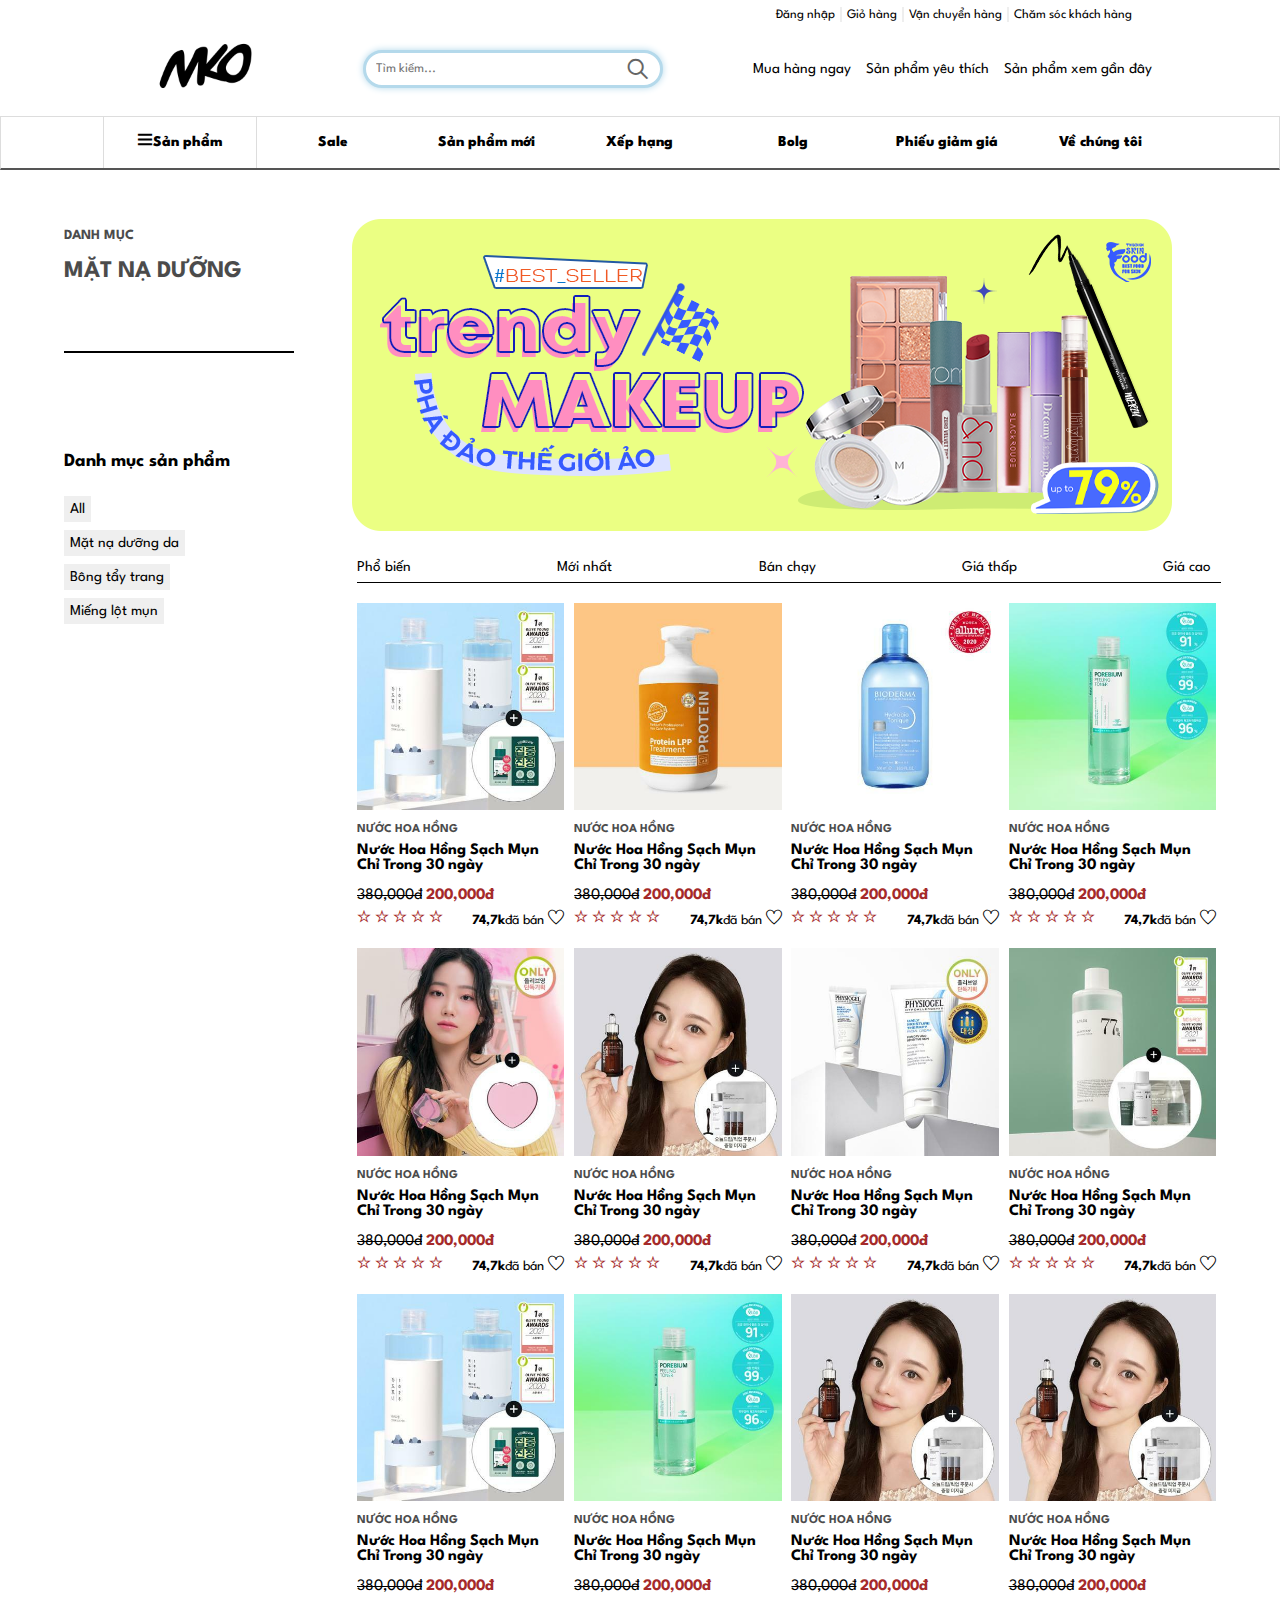
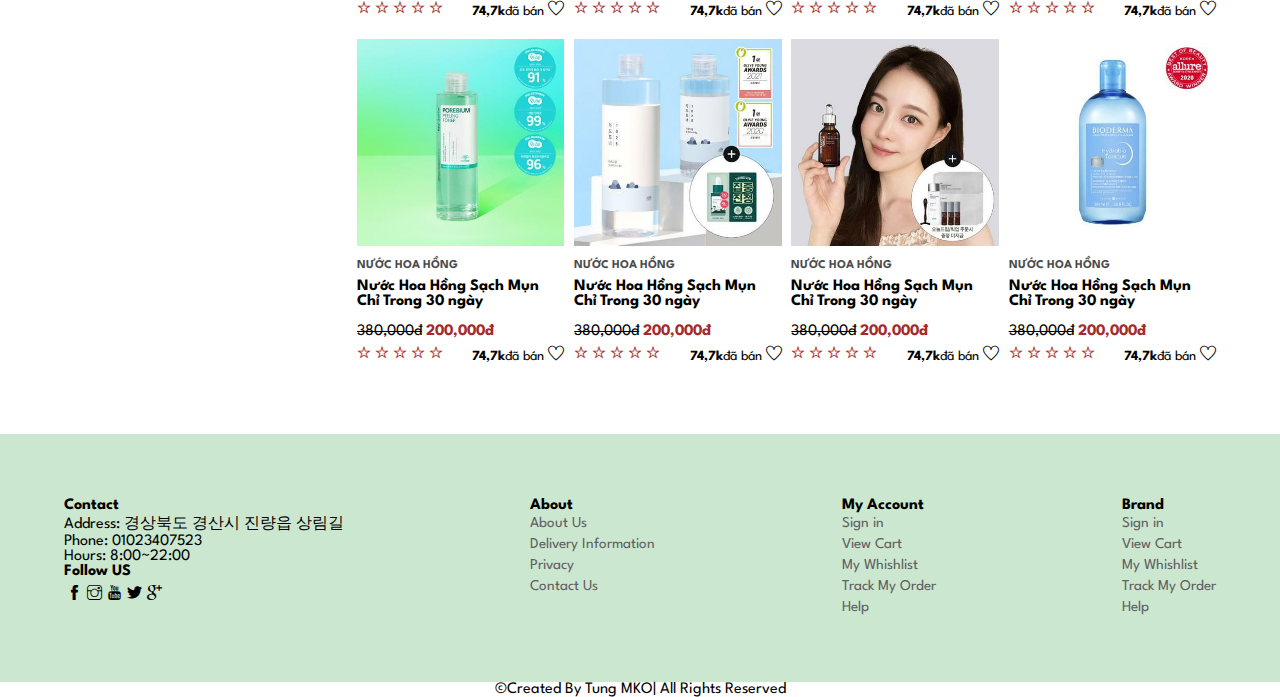
==== commit 4b0caa8c: "tungdz" ====
--- a/all-product.html
+++ b/all-product.html
@@ -22,12 +22,10 @@
         <header class="header">
             <div class="header-top">
                 <ul class="menu-list">
-                    <li class="join"><a href="">Đăng kí</a></li>
-                    <li class="login"><a href="">Đăng nhập</a></li>
+                    <li class="login"><a href="login.html">Đăng nhập</a></li>
                     <li class="cart"><a href="">Giỏ hàng</a></li>
                     <li class="oder"><a href="">Vận chuyển hàng</a></li>
                     <li class="customer"><a href="">Chăm sóc khách hàng</a></li>
-                    <li class="Global"><a href="">Global</a></li>
                 </ul>
             </div>
             <div class="header-head">
@@ -37,10 +35,10 @@
                 <div class="header-seach">
                     <form>
                         <div class="search-container">
-                          <input type="text" placeholder="Tìm kiếm...">
-                          <button type="submit"><i class="ti-search"></i></button>
-                        </div>
-                      </form>
+                        <input type="text" placeholder="Tìm kiếm...">
+                        <button type="submit"><i class="ti-search"></i></button>
+                        </div>
+                    </form>
                 </div>
                 <div class="menu-favourite">
                     <ul class="menu-favourite_nav">
@@ -276,11 +274,12 @@
                                 </ul>
                             </div>
                         </div>
-                   </div>
+                </div>
                 </div>
             </nav>
         </header>
         <!--end header  -->
+        <!-- start product -->
         <div class="product-all">
             <div class="product-filter">
                 <div class="product-heading">
@@ -315,282 +314,526 @@
                         <li><a href="">Giá cao</a></li>
                     </ul>
                 </div>
+                <!-- mieng lot mun -->
                 <div class="product-items">
+                    <div class="product-box mieng-lot-mun">
+                        <img src="./assets/img/A00000018046005ko.jpg" alt="">
+                        <h4 class="product-heading">nước hoa hồng</h4>
+                        <div class="product-boxitems">
+                            <h4>Nước Hoa Hồng Sạch Mụn Chỉ Trong 30 ngày</h4>
+                            <del>380,000đ</del>
+                            <b class="productPrice">200,000đ</b>
+                        </div>
+                        <div class="star-widget">
+                            <div class="star-pre">
+                                <a class="star">
+                                    <i class="ti-star"></i>
+                                </a>
+                                <a class="star">
+                                    <i class="ti-star"></i>
+                                </a>
+                                <a class="star">
+                                    <i class="ti-star"></i>
+                                </a>
+                                <a class="star">
+                                    <i class="ti-star"></i>
+                                </a>
+                                <a class="star">
+                                    <i class="ti-star"></i>
+                                </a>
+                            </div>
+                            <div class="product-revier">
+                               <span><strong>74,7k</strong>đã bán</span> 
+                                <i class="ti-heart"></i>
+                            </div>
+                        </div>
+                    </div>
+                    <div class="product-box mieng-lot-mun">
+                        <img src="./assets/img/A00000012128610ko.jpg" alt="">
+                        <h4 class="product-heading">nước hoa hồng</h4>
+                        <div class="product-boxitems">
+                            <h4>Nước Hoa Hồng Sạch Mụn Chỉ Trong 30 ngày</h4>
+                            <del>380,000đ</del>
+                            <b class="productPrice">200,000đ</b>
+                        </div>
+                        <div class="star-widget">
+                            <div class="star-pre">
+                                <a class="star">
+                                    <i class="ti-star"></i>
+                                </a>
+                                <a class="star">
+                                    <i class="ti-star"></i>
+                                </a>
+                                <a class="star">
+                                    <i class="ti-star"></i>
+                                </a>
+                                <a class="star">
+                                    <i class="ti-star"></i>
+                                </a>
+                                <a class="star">
+                                    <i class="ti-star"></i>
+                                </a>
+                            </div>
+                            <div class="product-revier">
+                               <span><strong>74,7k</strong>đã bán</span> 
+                                <i class="ti-heart"></i>
+                            </div>
+                        </div>
+                    </div>
+                    <div class="product-box mieng-lot-mun">
+                        <img src="./assets/img/A00000017437003ko.jpg" alt="">
+                        <h4 class="product-heading">nước hoa hồng</h4>
+                        <div class="product-boxitems">
+                            <h4>Nước Hoa Hồng Sạch Mụn Chỉ Trong 30 ngày</h4>
+                            <del>380,000đ</del>
+                            <b class="productPrice">200,000đ</b>
+                        </div>
+                        <div class="star-widget">
+                            <div class="star-pre">
+                                <a class="star">
+                                    <i class="ti-star"></i>
+                                </a>
+                                <a class="star">
+                                    <i class="ti-star"></i>
+                                </a>
+                                <a class="star">
+                                    <i class="ti-star"></i>
+                                </a>
+                                <a class="star">
+                                    <i class="ti-star"></i>
+                                </a>
+                                <a class="star">
+                                    <i class="ti-star"></i>
+                                </a>
+                            </div>
+                            <div class="product-revier">
+                               <span><strong>74,7k</strong>đã bán</span> 
+                                <i class="ti-heart"></i>
+                            </div>
+                        </div>
+                    </div>
+                    <div class="product-box mieng-lot-mun">
+                        <img src="./assets/img/A00000018131201ko.jpg" alt="">
+                        <h4 class="product-heading">nước hoa hồng</h4>
+                        <div class="product-boxitems">
+                            <h4>Nước Hoa Hồng Sạch Mụn Chỉ Trong 30 ngày</h4>
+                            <del>380,000đ</del>
+                            <b class="productPrice">200,000đ</b>
+                        </div>
+                        <div class="star-widget">
+                            <div class="star-pre">
+                                <a class="star">
+                                    <i class="ti-star"></i>
+                                </a>
+                                <a class="star">
+                                    <i class="ti-star"></i>
+                                </a>
+                                <a class="star">
+                                    <i class="ti-star"></i>
+                                </a>
+                                <a class="star">
+                                    <i class="ti-star"></i>
+                                </a>
+                                <a class="star">
+                                    <i class="ti-star"></i>
+                                </a>
+                            </div>
+                            <div class="product-revier">
+                               <span><strong>74,7k</strong>đã bán</span> 
+                                <i class="ti-heart"></i>
+                            </div>
+                        </div>
+                    </div>
+                    <!-- mat-na-duong-da -->
                     <div class="product-box mat-na-duong-da">
-                        <img src="./assets/img/A00000012128610ko.jpg" alt="">
-                        <h4 class="skincare-product-heading">nước hoa hồng</h4>
-                        <div class="product-boxitems">
-                            <h4>Nước Hoa Hồng Sạch Mụn Chỉ Trong 30 ngày</h4>
-                            <del>380,000đ</del>
-                            <b class="productPrice">200,000đ</b>
-                        </div>
-                        <div class="star-widget">
-                            <div class="star-pre">
-                                <a class="star">
-                                    <i class="ti-star"></i>
-                                </a>
-                                <a class="star">
-                                    <i class="ti-star"></i>
-                                </a>
-                                <a class="star">
-                                    <i class="ti-star"></i>
-                                </a>
-                                <a class="star">
-                                    <i class="ti-star"></i>
-                                </a>
-                                <a class="star">
-                                    <i class="ti-star"></i>
-                                </a>
-                            </div>
-                            <div class="product-revier">
-                               <span><strong>74,7k</strong>đã bán</span> 
-                               
-                                <i class="ti-bag"></i>
-                                <i class="ti-heart"></i>
-                            </div>
-                        </div>
-                     </div>
-                     <div class="product-box mat-na-duong-da">
+                        <img src="./assets/img/A00000018163419ko.jpg" alt="">
+                        <h4 class="product-heading">nước hoa hồng</h4>
+                        <div class="product-boxitems">
+                            <h4>Nước Hoa Hồng Sạch Mụn Chỉ Trong 30 ngày</h4>
+                            <del>380,000đ</del>
+                            <b class="productPrice">200,000đ</b>
+                        </div>
+                        <div class="star-widget">
+                            <div class="star-pre">
+                                <a class="star">
+                                    <i class="ti-star"></i>
+                                </a>
+                                <a class="star">
+                                    <i class="ti-star"></i>
+                                </a>
+                                <a class="star">
+                                    <i class="ti-star"></i>
+                                </a>
+                                <a class="star">
+                                    <i class="ti-star"></i>
+                                </a>
+                                <a class="star">
+                                    <i class="ti-star"></i>
+                                </a>
+                            </div>
+                            <div class="product-revier">
+                               <span><strong>74,7k</strong>đã bán</span> 
+                                <i class="ti-heart"></i>
+                            </div>
+                        </div>
+                    </div>
+                    <div class="product-box mat-na-duong-da">
+                        <img src="./assets/img/A00000018241209ko.jpg" alt="">
+                        <h4 class="product-heading">nước hoa hồng</h4>
+                        <div class="product-boxitems">
+                            <h4>Nước Hoa Hồng Sạch Mụn Chỉ Trong 30 ngày</h4>
+                            <del>380,000đ</del>
+                            <b class="productPrice">200,000đ</b>
+                        </div>
+                        <div class="star-widget">
+                            <div class="star-pre">
+                                <a class="star">
+                                    <i class="ti-star"></i>
+                                </a>
+                                <a class="star">
+                                    <i class="ti-star"></i>
+                                </a>
+                                <a class="star">
+                                    <i class="ti-star"></i>
+                                </a>
+                                <a class="star">
+                                    <i class="ti-star"></i>
+                                </a>
+                                <a class="star">
+                                    <i class="ti-star"></i>
+                                </a>
+                            </div>
+                            <div class="product-revier">
+                               <span><strong>74,7k</strong>đã bán</span> 
+                                <i class="ti-heart"></i>
+                            </div>
+                        </div>
+                    </div>
+                    <div class="product-box mat-na-duong-da">
+                        <img src="./assets/img/A00000018242202ko.jpg" alt="">
+                        <h4 class="product-heading">nước hoa hồng</h4>
+                        <div class="product-boxitems">
+                            <h4>Nước Hoa Hồng Sạch Mụn Chỉ Trong 30 ngày</h4>
+                            <del>380,000đ</del>
+                            <b class="productPrice">200,000đ</b>
+                        </div>
+                        <div class="star-widget">
+                            <div class="star-pre">
+                                <a class="star">
+                                    <i class="ti-star"></i>
+                                </a>
+                                <a class="star">
+                                    <i class="ti-star"></i>
+                                </a>
+                                <a class="star">
+                                    <i class="ti-star"></i>
+                                </a>
+                                <a class="star">
+                                    <i class="ti-star"></i>
+                                </a>
+                                <a class="star">
+                                    <i class="ti-star"></i>
+                                </a>
+                            </div>
+                            <div class="product-revier">
+                               <span><strong>74,7k</strong>đã bán</span> 
+                                <i class="ti-heart"></i>
+                            </div>
+                        </div>
+                    </div>
+                    <div class="product-box mat-na-duong-da">
                         <img src="./assets/img/A00000018262405ko.jpg" alt="">
-                        <h4 class="skincare-product-heading">nước hoa hồng</h4>
-                        <div class="product-boxitems">
-                            <h4>Nước Hoa Hồng Sạch Mụn Chỉ Trong 30 ngày</h4>
-                            <del>380,000đ</del>
-                            <b class="productPrice">200,000đ</b>
-                        </div>
-                        <div class="star-widget">
-                            <div class="star-pre">
-                                <a class="star">
-                                    <i class="ti-star"></i>
-                                </a>
-                                <a class="star">
-                                    <i class="ti-star"></i>
-                                </a>
-                                <a class="star">
-                                    <i class="ti-star"></i>
-                                </a>
-                                <a class="star">
-                                    <i class="ti-star"></i>
-                                </a>
-                                <a class="star">
-                                    <i class="ti-star"></i>
-                                </a>
-                            </div>
-                            <div class="product-revier">
-                               <span><strong>74,7k</strong>đã bán</span> 
-                               
-                                <i class="ti-bag"></i>
-                                <i class="ti-heart"></i>
-                            </div>
-                        </div>
-                     </div>
-                     <div class="product-box mat-na-duong-da">
-                        <img src="./assets/img/A00000018242202ko.jpg" alt="">
-                        <h4 class="skincare-product-heading">nước hoa hồng</h4>
-                        <div class="product-boxitems">
-                            <h4>Nước Hoa Hồng Sạch Mụn Chỉ Trong 30 ngày</h4>
-                            <del>380,000đ</del>
-                            <b class="productPrice">200,000đ</b>
-                        </div>
-                        <div class="star-widget">
-                            <div class="star-pre">
-                                <a class="star">
-                                    <i class="ti-star"></i>
-                                </a>
-                                <a class="star">
-                                    <i class="ti-star"></i>
-                                </a>
-                                <a class="star">
-                                    <i class="ti-star"></i>
-                                </a>
-                                <a class="star">
-                                    <i class="ti-star"></i>
-                                </a>
-                                <a class="star">
-                                    <i class="ti-star"></i>
-                                </a>
-                            </div>
-                            <div class="product-revier">
-                               <span><strong>74,7k</strong>đã bán</span> 
-                               
-                                <i class="ti-bag"></i>
-                                <i class="ti-heart"></i>
-                            </div>
-                        </div>
-                     </div>
-                     <div class="product-box bong-tay-trang">
+                        <h4 class="product-heading">nước hoa hồng</h4>
+                        <div class="product-boxitems">
+                            <h4>Nước Hoa Hồng Sạch Mụn Chỉ Trong 30 ngày</h4>
+                            <del>380,000đ</del>
+                            <b class="productPrice">200,000đ</b>
+                        </div>
+                        <div class="star-widget">
+                            <div class="star-pre">
+                                <a class="star">
+                                    <i class="ti-star"></i>
+                                </a>
+                                <a class="star">
+                                    <i class="ti-star"></i>
+                                </a>
+                                <a class="star">
+                                    <i class="ti-star"></i>
+                                </a>
+                                <a class="star">
+                                    <i class="ti-star"></i>
+                                </a>
+                                <a class="star">
+                                    <i class="ti-star"></i>
+                                </a>
+                            </div>
+                            <div class="product-revier">
+                               <span><strong>74,7k</strong>đã bán</span> 
+                                <i class="ti-heart"></i>
+                            </div>
+                        </div>
+                    </div>
+                    <div class="product-box mieng-lot-mun">
+                        <img src="./assets/img/A00000018046005ko.jpg" alt="">
+                        <h4 class="product-heading">nước hoa hồng</h4>
+                        <div class="product-boxitems">
+                            <h4>Nước Hoa Hồng Sạch Mụn Chỉ Trong 30 ngày</h4>
+                            <del>380,000đ</del>
+                            <b class="productPrice">200,000đ</b>
+                        </div>
+                        <div class="star-widget">
+                            <div class="star-pre">
+                                <a class="star">
+                                    <i class="ti-star"></i>
+                                </a>
+                                <a class="star">
+                                    <i class="ti-star"></i>
+                                </a>
+                                <a class="star">
+                                    <i class="ti-star"></i>
+                                </a>
+                                <a class="star">
+                                    <i class="ti-star"></i>
+                                </a>
+                                <a class="star">
+                                    <i class="ti-star"></i>
+                                </a>
+                            </div>
+                            <div class="product-revier">
+                               <span><strong>74,7k</strong>đã bán</span> 
+                                <i class="ti-heart"></i>
+                            </div>
+                        </div>
+                    </div>
+                    <div class="product-box mieng-lot-mun">
+                        <img src="./assets/img/A00000018131201ko.jpg" alt="">
+                        <h4 class="product-heading">nước hoa hồng</h4>
+                        <div class="product-boxitems">
+                            <h4>Nước Hoa Hồng Sạch Mụn Chỉ Trong 30 ngày</h4>
+                            <del>380,000đ</del>
+                            <b class="productPrice">200,000đ</b>
+                        </div>
+                        <div class="star-widget">
+                            <div class="star-pre">
+                                <a class="star">
+                                    <i class="ti-star"></i>
+                                </a>
+                                <a class="star">
+                                    <i class="ti-star"></i>
+                                </a>
+                                <a class="star">
+                                    <i class="ti-star"></i>
+                                </a>
+                                <a class="star">
+                                    <i class="ti-star"></i>
+                                </a>
+                                <a class="star">
+                                    <i class="ti-star"></i>
+                                </a>
+                            </div>
+                            <div class="product-revier">
+                               <span><strong>74,7k</strong>đã bán</span> 
+                                <i class="ti-heart"></i>
+                            </div>
+                        </div>
+                    </div>
+                    <div class="product-box mieng-lot-mun">
                         <img src="./assets/img/A00000018241209ko.jpg" alt="">
-                        <h4 class="skincare-product-heading">nước hoa hồng</h4>
-                        <div class="product-boxitems">
-                            <h4>Nước Hoa Hồng Sạch Mụn Chỉ Trong 30 ngày</h4>
-                            <del>380,000đ</del>
-                            <b class="productPrice">200,000đ</b>
-                        </div>
-                        <div class="star-widget">
-                            <div class="star-pre">
-                                <a class="star">
-                                    <i class="ti-star"></i>
-                                </a>
-                                <a class="star">
-                                    <i class="ti-star"></i>
-                                </a>
-                                <a class="star">
-                                    <i class="ti-star"></i>
-                                </a>
-                                <a class="star">
-                                    <i class="ti-star"></i>
-                                </a>
-                                <a class="star">
-                                    <i class="ti-star"></i>
-                                </a>
-                            </div>
-                            <div class="product-revier">
-                               <span><strong>74,7k</strong>đã bán</span> 
-                               
-                                <i class="ti-bag"></i>
-                                <i class="ti-heart"></i>
-                            </div>
-                        </div>
-                     </div>
-                     <div class="product-box bong-tay-trang">
-                        <img src="./assets/img/A00000018163419ko.jpg" alt="">
-                        <h4 class="skincare-product-heading">nước hoa hồng</h4>
-                        <div class="product-boxitems">
-                            <h4>Nước Hoa Hồng Sạch Mụn Chỉ Trong 30 ngày</h4>
-                            <del>380,000đ</del>
-                            <b class="productPrice">200,000đ</b>
-                        </div>
-                        <div class="star-widget">
-                            <div class="star-pre">
-                                <a class="star">
-                                    <i class="ti-star"></i>
-                                </a>
-                                <a class="star">
-                                    <i class="ti-star"></i>
-                                </a>
-                                <a class="star">
-                                    <i class="ti-star"></i>
-                                </a>
-                                <a class="star">
-                                    <i class="ti-star"></i>
-                                </a>
-                                <a class="star">
-                                    <i class="ti-star"></i>
-                                </a>
-                            </div>
-                            <div class="product-revier">
-                               <span><strong>74,7k</strong>đã bán</span> 
-                               
-                                <i class="ti-bag"></i>
-                                <i class="ti-heart"></i>
-                            </div>
-                        </div>
-                     </div>
-                     <div class="product-box mieng-lot-mun">
+                        <h4 class="product-heading">nước hoa hồng</h4>
+                        <div class="product-boxitems">
+                            <h4>Nước Hoa Hồng Sạch Mụn Chỉ Trong 30 ngày</h4>
+                            <del>380,000đ</del>
+                            <b class="productPrice">200,000đ</b>
+                        </div>
+                        <div class="star-widget">
+                            <div class="star-pre">
+                                <a class="star">
+                                    <i class="ti-star"></i>
+                                </a>
+                                <a class="star">
+                                    <i class="ti-star"></i>
+                                </a>
+                                <a class="star">
+                                    <i class="ti-star"></i>
+                                </a>
+                                <a class="star">
+                                    <i class="ti-star"></i>
+                                </a>
+                                <a class="star">
+                                    <i class="ti-star"></i>
+                                </a>
+                            </div>
+                            <div class="product-revier">
+                               <span><strong>74,7k</strong>đã bán</span> 
+                                <i class="ti-heart"></i>
+                            </div>
+                        </div>
+                    </div>
+                    <div class="product-box mieng-lot-mun">
+                        <img src="./assets/img/A00000018241209ko.jpg" alt="">
+                        <h4 class="product-heading">nước hoa hồng</h4>
+                        <div class="product-boxitems">
+                            <h4>Nước Hoa Hồng Sạch Mụn Chỉ Trong 30 ngày</h4>
+                            <del>380,000đ</del>
+                            <b class="productPrice">200,000đ</b>
+                        </div>
+                        <div class="star-widget">
+                            <div class="star-pre">
+                                <a class="star">
+                                    <i class="ti-star"></i>
+                                </a>
+                                <a class="star">
+                                    <i class="ti-star"></i>
+                                </a>
+                                <a class="star">
+                                    <i class="ti-star"></i>
+                                </a>
+                                <a class="star">
+                                    <i class="ti-star"></i>
+                                </a>
+                                <a class="star">
+                                    <i class="ti-star"></i>
+                                </a>
+                            </div>
+                            <div class="product-revier">
+                               <span><strong>74,7k</strong>đã bán</span> 
+                                <i class="ti-heart"></i>
+                            </div>
+                        </div>
+                    </div>
+                    <!-- bong-tay-trang -->
+                    <div class="product-box bong-tay-trang">
                         <img src="./assets/img/A00000018131201ko.jpg" alt="">
-                        <h4 class="skincare-product-heading">nước hoa hồng</h4>
-                        <div class="product-boxitems">
-                            <h4>Nước Hoa Hồng Sạch Mụn Chỉ Trong 30 ngày</h4>
-                            <del>380,000đ</del>
-                            <b class="productPrice">200,000đ</b>
-                        </div>
-                        <div class="star-widget">
-                            <div class="star-pre">
-                                <a class="star">
-                                    <i class="ti-star"></i>
-                                </a>
-                                <a class="star">
-                                    <i class="ti-star"></i>
-                                </a>
-                                <a class="star">
-                                    <i class="ti-star"></i>
-                                </a>
-                                <a class="star">
-                                    <i class="ti-star"></i>
-                                </a>
-                                <a class="star">
-                                    <i class="ti-star"></i>
-                                </a>
-                            </div>
-                            <div class="product-revier">
-                               <span><strong>74,7k</strong>đã bán</span> 
-                               
-                                <i class="ti-bag"></i>
-                                <i class="ti-heart"></i>
-                            </div>
-                        </div>
-                     </div>
-                     <div class="product-box mieng-lot-mun">
+                        <h4 class="product-heading">nước hoa hồng</h4>
+                        <div class="product-boxitems">
+                            <h4>Nước Hoa Hồng Sạch Mụn Chỉ Trong 30 ngày</h4>
+                            <del>380,000đ</del>
+                            <b class="productPrice">200,000đ</b>
+                        </div>
+                        <div class="star-widget">
+                            <div class="star-pre">
+                                <a class="star">
+                                    <i class="ti-star"></i>
+                                </a>
+                                <a class="star">
+                                    <i class="ti-star"></i>
+                                </a>
+                                <a class="star">
+                                    <i class="ti-star"></i>
+                                </a>
+                                <a class="star">
+                                    <i class="ti-star"></i>
+                                </a>
+                                <a class="star">
+                                    <i class="ti-star"></i>
+                                </a>
+                            </div>
+                            <div class="product-revier">
+                               <span><strong>74,7k</strong>đã bán</span> 
+                                <i class="ti-heart"></i>
+                            </div>
+                        </div>
+                    </div>
+                    <div class="product-box bong-tay-trang">
+                        <img src="./assets/img/A00000018046005ko.jpg" alt="">
+                        <h4 class="product-heading">nước hoa hồng</h4>
+                        <div class="product-boxitems">
+                            <h4>Nước Hoa Hồng Sạch Mụn Chỉ Trong 30 ngày</h4>
+                            <del>380,000đ</del>
+                            <b class="productPrice">200,000đ</b>
+                        </div>
+                        <div class="star-widget">
+                            <div class="star-pre">
+                                <a class="star">
+                                    <i class="ti-star"></i>
+                                </a>
+                                <a class="star">
+                                    <i class="ti-star"></i>
+                                </a>
+                                <a class="star">
+                                    <i class="ti-star"></i>
+                                </a>
+                                <a class="star">
+                                    <i class="ti-star"></i>
+                                </a>
+                                <a class="star">
+                                    <i class="ti-star"></i>
+                                </a>
+                            </div>
+                            <div class="product-revier">
+                               <span><strong>74,7k</strong>đã bán</span> 
+                                <i class="ti-heart"></i>
+                            </div>
+                        </div>
+                    </div>
+                    <div class="product-box bong-tay-trang">
+                        <img src="./assets/img/A00000018241209ko.jpg" alt="">
+                        <h4 class="product-heading">nước hoa hồng</h4>
+                        <div class="product-boxitems">
+                            <h4>Nước Hoa Hồng Sạch Mụn Chỉ Trong 30 ngày</h4>
+                            <del>380,000đ</del>
+                            <b class="productPrice">200,000đ</b>
+                        </div>
+                        <div class="star-widget">
+                            <div class="star-pre">
+                                <a class="star">
+                                    <i class="ti-star"></i>
+                                </a>
+                                <a class="star">
+                                    <i class="ti-star"></i>
+                                </a>
+                                <a class="star">
+                                    <i class="ti-star"></i>
+                                </a>
+                                <a class="star">
+                                    <i class="ti-star"></i>
+                                </a>
+                                <a class="star">
+                                    <i class="ti-star"></i>
+                                </a>
+                            </div>
+                            <div class="product-revier">
+                               <span><strong>74,7k</strong>đã bán</span> 
+                                <i class="ti-heart"></i>
+                            </div>
+                        </div>
+                    </div>
+                    <div class="product-box bong-tay-trang">
                         <img src="./assets/img/A00000017437003ko.jpg" alt="">
-                        <h4 class="skincare-product-heading">nước hoa hồng</h4>
-                        <div class="product-boxitems">
-                            <h4>Nước Hoa Hồng Sạch Mụn Chỉ Trong 30 ngày</h4>
-                            <del>380,000đ</del>
-                            <b class="productPrice">200,000đ</b>
-                        </div>
-                        <div class="star-widget">
-                            <div class="star-pre">
-                                <a class="star">
-                                    <i class="ti-star"></i>
-                                </a>
-                                <a class="star">
-                                    <i class="ti-star"></i>
-                                </a>
-                                <a class="star">
-                                    <i class="ti-star"></i>
-                                </a>
-                                <a class="star">
-                                    <i class="ti-star"></i>
-                                </a>
-                                <a class="star">
-                                    <i class="ti-star"></i>
-                                </a>
-                            </div>
-                            <div class="product-revier">
-                               <span><strong>74,7k</strong>đã bán</span> 
-                               
-                                <i class="ti-bag"></i>
-                                <i class="ti-heart"></i>
-                            </div>
-                        </div>
-                     </div>
-                     <div class="product-box mieng-lot-mun">
-                        <img src="./assets/img/A00000018046005ko.jpg" alt="">
-                        <h4 class="skincare-product-heading">nước hoa hồng</h4>
-                        <div class="product-boxitems">
-                            <h4>Nước Hoa Hồng Sạch Mụn Chỉ Trong 30 ngày</h4>
-                            <del>380,000đ</del>
-                            <b class="productPrice">200,000đ</b>
-                        </div>
-                        <div class="star-widget">
-                            <div class="star-pre">
-                                <a class="star">
-                                    <i class="ti-star"></i>
-                                </a>
-                                <a class="star">
-                                    <i class="ti-star"></i>
-                                </a>
-                                <a class="star">
-                                    <i class="ti-star"></i>
-                                </a>
-                                <a class="star">
-                                    <i class="ti-star"></i>
-                                </a>
-                                <a class="star">
-                                    <i class="ti-star"></i>
-                                </a>
-                            </div>
-                            <div class="product-revier">
-                               <span><strong>74,7k</strong>đã bán</span> 
-                               
-                                <i class="ti-bag"></i>
-                                <i class="ti-heart"></i>
-                            </div>
-                        </div>
-                     </div>
+                        <h4 class="product-heading">nước hoa hồng</h4>
+                        <div class="product-boxitems">
+                            <h4>Nước Hoa Hồng Sạch Mụn Chỉ Trong 30 ngày</h4>
+                            <del>380,000đ</del>
+                            <b class="productPrice">200,000đ</b>
+                        </div>
+                        <div class="star-widget">
+                            <div class="star-pre">
+                                <a class="star">
+                                    <i class="ti-star"></i>
+                                </a>
+                                <a class="star">
+                                    <i class="ti-star"></i>
+                                </a>
+                                <a class="star">
+                                    <i class="ti-star"></i>
+                                </a>
+                                <a class="star">
+                                    <i class="ti-star"></i>
+                                </a>
+                                <a class="star">
+                                    <i class="ti-star"></i>
+                                </a>
+                            </div>
+                            <div class="product-revier">
+                               <span><strong>74,7k</strong>đã bán</span> 
+                                <i class="ti-heart"></i>
+                            </div>
+                        </div>
+                    </div>
                 </div>
             </div>
         </div>
+        <!-- end product -->
          <!--start contact-->
         <div class="footer">
             <div class="col">
--- a/assets/css/styles.css
+++ b/assets/css/styles.css
@@ -232,32 +232,3 @@
     margin-left: 10px;
     margin-right: 10%;
 }
-.healthy-life {
-    width: 100%;
-}
-.healthy-life_list{
-    display: flex;
-    margin-right: 10%;
-    margin-left: 10%;
-    justify-content: space-between;
-    text-align: center;
-}
-.healthy-life_item {
-    width: 32%;
-    height: 350px;
-    position: relative;
-}
-.healthy-life_item img{
-    width: 100%;
-    height: 350px;
-    border-radius: 20%;
-}
-.healthy-life_text{
-    position: absolute;
-    bottom: 50px;
-    left: 25px;
-}
-.healthy-life_text p{
-    font-weight: 900;
-    font-size: 25px;
-}
--- a/assets/css/main-styles.css
+++ b/assets/css/main-styles.css
@@ -264,6 +264,153 @@
     flex-direction: column;
 }
 /* end header */
+/* login */
+.container{
+    margin-top: 4%;
+}
+.wrapper{
+    position: relative;
+    width: 380px;
+    border-radius: 10px;
+    box-shadow: 0px 15px 20px rgba(0, 0, 0, 0.1);
+    left: 50%;
+    transform: translateX(-50%);
+}
+.wrapper .title{
+    font-size: 35px;
+    font-weight: 700;
+    text-align: center;
+    color: #050b1d;
+    user-select: none;
+}
+.wrapper img {
+    position: relative;
+    left: 50%;
+    transform: translateX(-50%);
+    margin-bottom: 0;
+}
+.wrapper form{
+    padding: 0px 30px 50px 30px;
+}
+.wrapper form .field{
+    height: 50px;
+    width: 100%;
+    margin-top: 20px;
+    position: relative;
+}
+.wrapper form .field input{
+    height: 100%;
+    width: 100%;
+    outline: none;
+    font-size: 17px;
+    padding-left: 20px;
+    border: 1px solid lightgray;
+    border-radius: 25px;
+    transition: all 0.3s ease;
+}
+.wrapper form .field input:focus,
+form .field input:valid{
+    border-color: #4158d0;
+}
+.wrapper form .field label{
+    position: absolute;
+    top: 50%;
+    left: 20px;
+    color: #999999;
+    font-weight: 400;
+    font-size: 17px;
+    pointer-events: none;
+    transform: translateY(-50%);
+    transition: all 0.3s ease;
+}
+form .field input:focus ~ label,
+form .field input:valid ~ label{
+    top: 0%;
+    font-size: 16px;
+    color: #4158d0;
+    background: #fff;
+    transform: translateY(-50%);
+}
+form .content{
+    display: flex;
+    width: 100%;
+    height: 50px;
+    font-size: 16px;
+    align-items: center;
+    justify-content: space-around;
+}
+form .content .checkbox{
+    display: flex;
+    align-items: center;
+    justify-content: center;
+}
+form .content input{
+    width: 15px;
+    height: 15px;
+}
+form .content label{
+    color:#262626;
+    user-select: none;
+    padding-left: 5px;
+}
+form .field input[type="submit"]{
+    color: #fff;
+    border: none;
+    padding-left: 0;
+    margin-top: -10px;
+    font-size: 20px;
+    font-weight: 500;
+    cursor: pointer;
+    transition: all 0.3s ease;
+    background: linear-gradient(45deg, hsla(177, 87%, 79%, 1) 0%, hsla(235, 89%, 70%, 1) 100%);
+}
+form .field input[type="submit"]:active{
+    transform: scale(0.95);
+}
+form .signup-link{
+    color: #262626;
+    margin-top: 20px;
+    text-align: center;
+}
+form .signup-link p{
+    margin: 15px;
+}
+form .signup-link .icon i{
+    font-size: 20px;
+    color: #fff;
+    margin: 0px 5px 30px 5px;
+    padding: 12px;
+    border-radius: 50px;
+}
+form .signup-link .icon i:nth-child(1){
+    background: #4267b2;
+}
+form .signup-link .icon i:nth-child(2){
+    background: #1da1f2;
+}
+form .signup-link .icon i:nth-child(3){
+    background: #db4437;
+}
+form .pass-link a,
+form .link-signup a{
+    color: #4158d0;
+    text-decoration: none;
+    cursor: pointer;
+    text-transform: uppercase;
+}
+form .pass-link a:hover,
+form .link-signup a:hover{
+    text-decoration: underline;
+}
+
+/* đăng kí */
+#register {
+    margin-top: -5%;
+    display: none;
+}
+#logo2 {
+    cursor: pointer;
+}
 /*start footer*/
 .footer{
     padding: 5% 5%;
--- a/assets/css/product.css
+++ b/assets/css/product.css
@@ -89,7 +89,7 @@
     width: 100%;
 }
 
-/* skincare-product-items */
+/*product-items */
 .product-items{
     display: flex;
     flex-wrap: wrap;
@@ -104,9 +104,11 @@
     width: 100%;
 }
 .product-heading{
+    font-size: 12px;
     text-transform: uppercase;
     margin-top: 10px;
     margin-bottom: 8px;
+    opacity: 0.7;
 }
 .product-boxitems{
     margin-bottom: 6px;
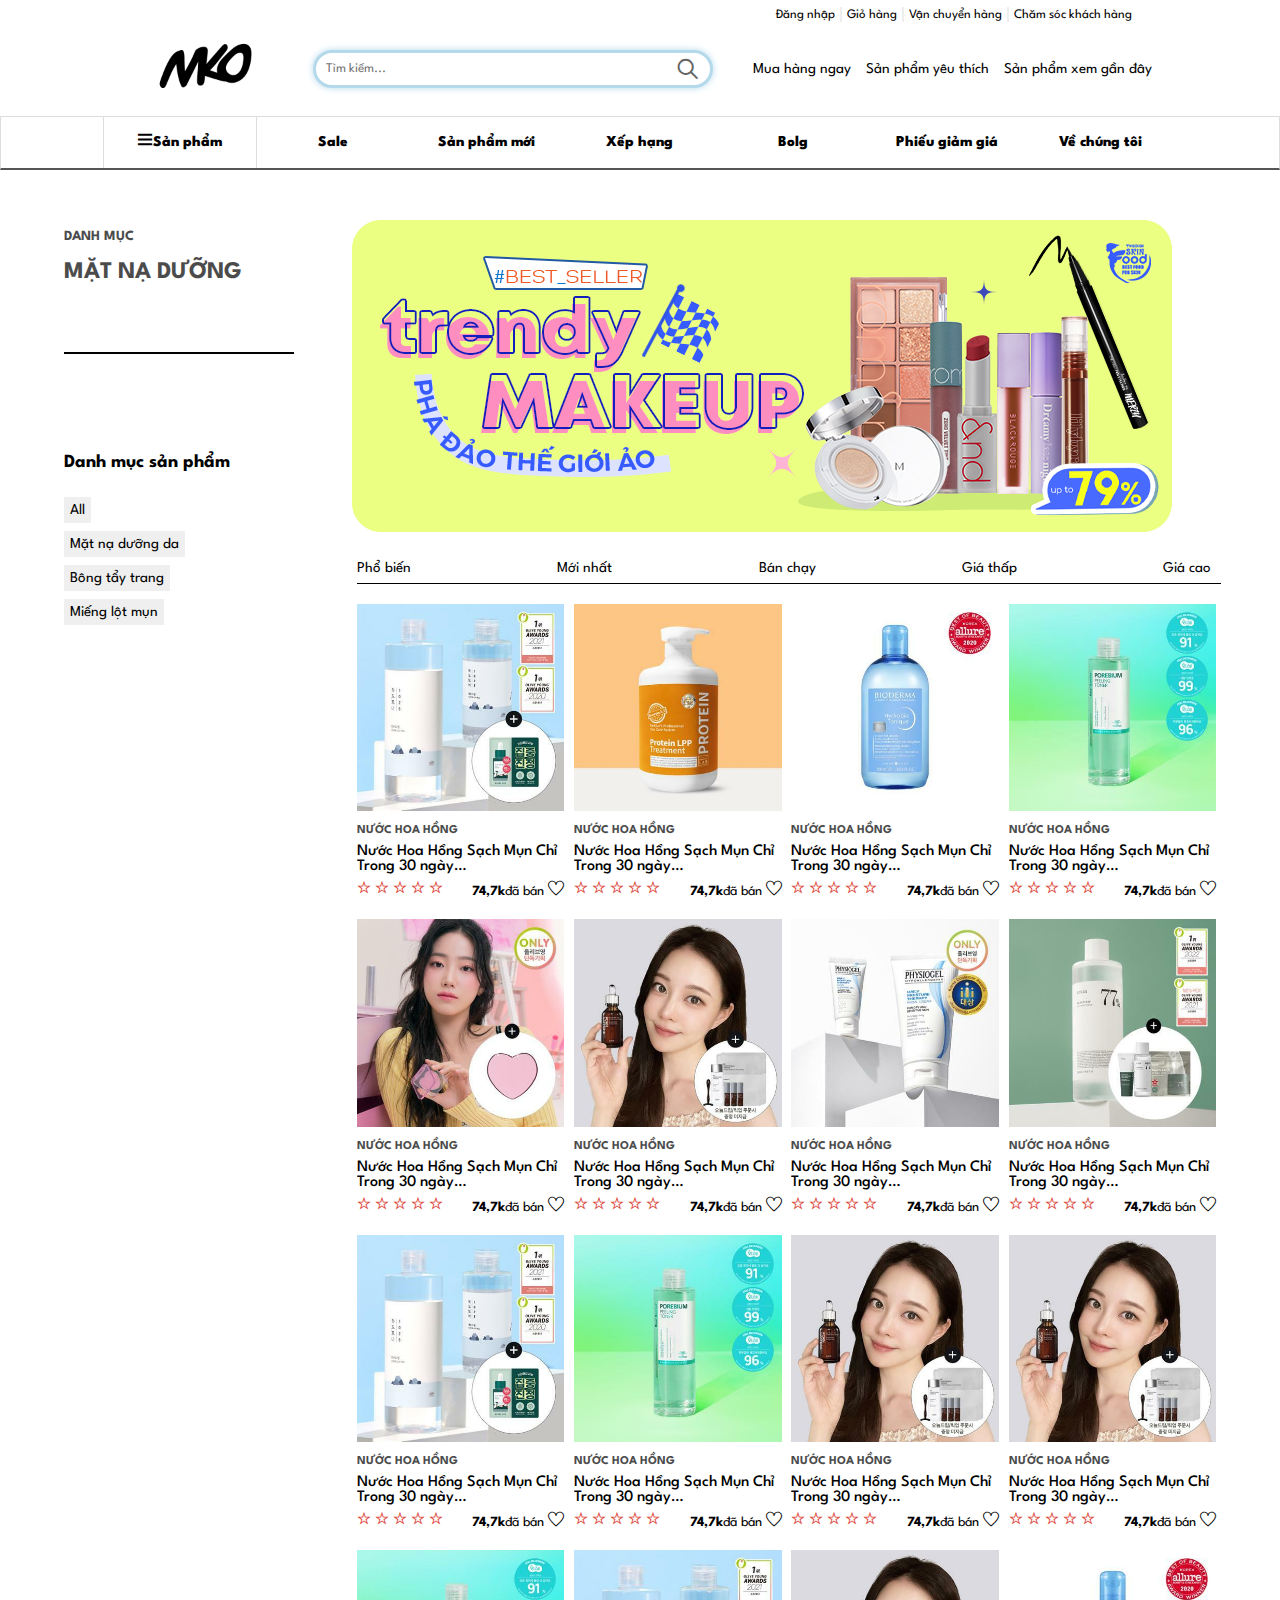
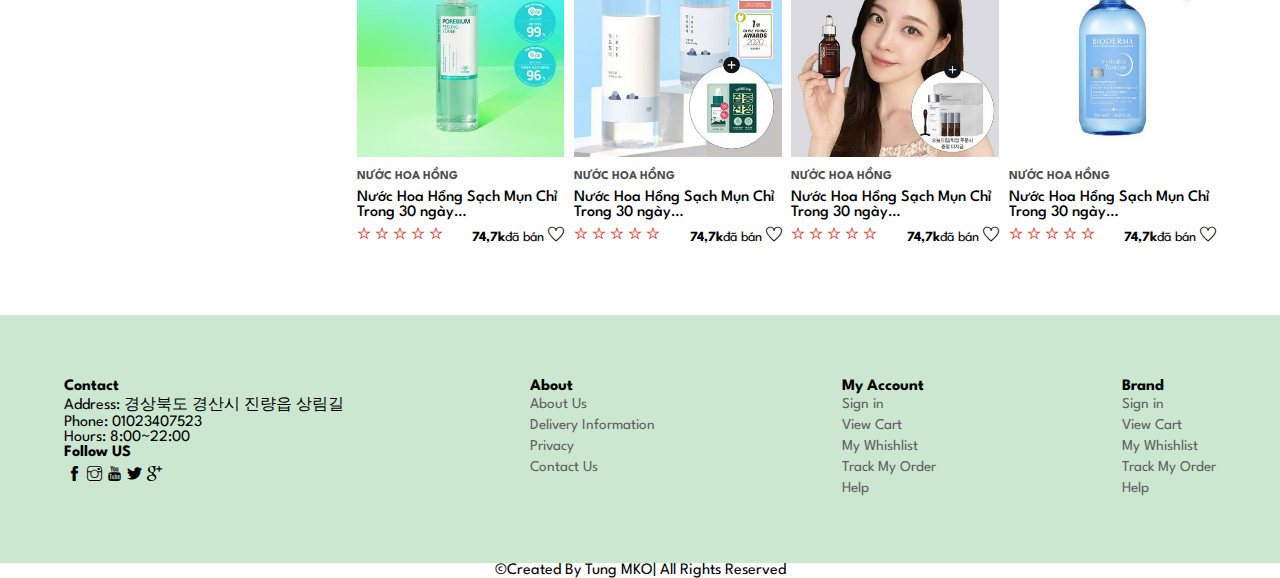
==== commit ff1610b7: "tung" ====
--- a/all-product.html
+++ b/all-product.html
@@ -35,10 +35,18 @@
                 <div class="header-seach">
                     <form>
                         <div class="search-container">
-                        <input type="text" placeholder="Tìm kiếm...">
-                        <button type="submit"><i class="ti-search"></i></button>
-                        </div>
-                    </form>
+                            <input type="text" placeholder="Tìm kiếm...">
+                            <button type="submit"><i class="ti-search"></i></button>
+                        </div>
+                        </form>
+                </div>
+                <div class="login-mobile">
+                    <div id="login-mobile--item">
+                        <i class="ti-user"></i>
+                    </div>
+                    <div id="store-mobile">
+                        <i class="ti-bag"></i>
+                    </div>
                 </div>
                 <div class="menu-favourite">
                     <ul class="menu-favourite_nav">
@@ -49,7 +57,7 @@
                 </div>
             </div>
             <nav class="header-nav">
-                <ul class="header-nav_list">
+                <ul class="header-nav_list mobile-nav">
                     <li id="header-nav_unit"><i class="ti-menu"></i><a href="">Sản phẩm</a></li>
                     <li><a href="sale.html">Sale</a></li>
                     <li><a href="newproduct.html">Sản phẩm mới</a></li>
@@ -63,7 +71,7 @@
                         <h2 class="navbar_sub-heading">Sắc đẹp</h2>
                         <div class="sub_menu_box">
                             <ul>
-                                <li><a href="./skincare.html">Chăm sóc da ></a></li>
+                                <li><a href="./all-product.html">Chăm sóc da ></a></li>
                                 <li><a href="">nước hoa hồng</a></li>
                                 <li><a href="">kem dưỡng da</a></li>
                                 <li><a href="">xịt khoáng</a></li>
@@ -274,7 +282,7 @@
                                 </ul>
                             </div>
                         </div>
-                </div>
+                    </div>
                 </div>
             </nav>
         </header>
--- a/assets/css/styles.css
+++ b/assets/css/styles.css
@@ -106,6 +106,37 @@
 .top-priority {
     margin: 50px 10% 0 10%;
     position: relative;
+    display: flex;
+}
+.top-priority-heading{
+    opacity: 0.7;
+    margin-bottom: 10px;
+}
+.boxitems-heading {
+    margin-bottom: 20px;
+    display: -webkit-box;
+    -webkit-line-clamp: 2;
+    -webkit-box-orient: vertical;
+     overflow: hidden;
+    font-size: 16px;
+    font-weight: 400;
+}
+.priorityPrice{
+    color: #086391;
+    font-size: 19px;
+}
+.priority-star-widget{
+    display: flex;
+    justify-content: space-between;
+    margin-right: 15px;
+    line-height: 40px;
+}
+.top-priority_left{
+    width: 50%;
+}
+.top-priority_right{
+    width: 50%;
+    padding-left: 5px;
 }
 .top-priority .between{
     position: absolute;
@@ -116,49 +147,27 @@
     z-index: 1;
     left: 50%;
 } 
-.top-priority_box {
-    width: 100%;
-    padding: 5px;
-    cursor: pointer;
-}
-.top-priority_box img {
-    width: 100%;
-}
-.top-priority_left {
-    margin-right: 10px;
-}
-.top-priority_right {
-    margin-left: 10px;
+.top-priority_items{
+    display: flex;
+}
+.top-priority-box img{
+    width: 98%;
 }
 .top-priority_heading{
-    justify-content: space-between;
-    text-align: center;
-}
-.top-priority_heading h2{
-    font-size: 22px;
-    padding: 10px 10px;
-    font-weight: 700;
-}
-.top-priority_heading span{
-    opacity: 0.7; 
-    line-height: 44px;
-    cursor: pointer;
-}
-.top-priority_box p {
-    margin-top: 10px;
-    margin-bottom: 10px;
-    font-size: 13px;
-}
-.top-priority_box span{
-    font-weight: 900;
-    color: #e02020;
-    font-size: 21px;
+    display: flex;
+    justify-content: space-between;
+    margin-bottom: 6px;
+}
+.star i{
+    color: #db4437;
+}
+.ppriority-revier i{
+    font-size: 25px;
 }
 /* end top-priority */
 /* start conten-about */
 .conten-about{
     width: 100%; 
-    height: 600px;
 }
 .conten-about_row {
     display: flex;
--- a/assets/css/main-styles.css
+++ b/assets/css/main-styles.css
@@ -4,6 +4,8 @@
     padding: 0;
     box-sizing: border-box;
 }
+
+
 a {
     font-size: 15px;
     color: #000;
@@ -53,7 +55,7 @@
     content: "";
     position: absolute;
     background-color: #b4d9eb;
-    bottom: 10px;
+    bottom: -10px;
     width: 0;
     height: 4px;
     left: 30px;
@@ -61,10 +63,6 @@
 }
 .header-nav_list li:hover::after{
     width: 60%;
-}
-
-.header{
-    height: 162px;
 }
 
 .header-top {
@@ -101,6 +99,9 @@
     align-items: center;
     margin: 0 10%;
 }
+.login-mobile{
+    display: none;
+}
 #logo {
     width: 160px;
     cursor: pointer;
@@ -115,8 +116,8 @@
     padding: 10px 40px 10px 10px;
     border: 3px solid #b4d9eb;
     border-radius: 50px;
+    width: 400px;
     box-shadow: 0 0 7px #b4d9eb;
-    width: 300px;
     position: relative;
   }
   
@@ -175,7 +176,7 @@
     width: 0;
     height: 2px;
     left: 0;
-    bottom: -2px;
+    bottom: -5px;
     background-color: pink;
     position: absolute;
 }
@@ -265,10 +266,9 @@
 }
 /* end header */
 /* login */
-.container{
-    margin-top: 4%;
-}
+
 .wrapper{
+    margin-top: 40px;
     position: relative;
     width: 380px;
     border-radius: 10px;
@@ -405,7 +405,6 @@
 
 /* đăng kí */
 #register {
-    margin-top: -5%;
     display: none;
 }
 #logo2 {
@@ -438,4 +437,134 @@
 /* end footer */
 .end-web {
     text-align: center;
-}+}
+
+
+/* Start media query */
+@media(max-width:799px){
+
+}
+
+
+/* phone */
+@media(max-width:477px){
+    .header-top{
+        display: none;
+    }
+    .menu-favourite{
+        display: none;
+    }
+    .header > .header-logo{
+        margin: 0px 0%;
+    }
+    .header-logo #logo{
+        width: 80px;
+    }
+    .header-seach input[type="text"] {
+        width: 200px;
+    }
+    .login-mobile{
+        display: flex;
+    }
+    #login-mobile--item{
+        margin-right: 15px;
+    }
+    #header-nav_unit {
+        display: none;
+    }
+    .mobile-nav li a{
+        font-size: 11px;
+    }
+    .mobile-nav li {
+        width: 100%;
+    }
+    .container{
+        margin-top: 0px;
+    }
+    .container-list {
+        display: none;
+    }
+    .container-contents h2{
+        display: none;
+    }
+    .container-contents h1{
+        left: 10%;
+        font-size: 30px;
+    }
+    .container-background{
+        height: 50vh;
+    }
+    /* start top-wap */
+    .top-wap {
+        margin-top: 40px;
+        margin-left: 2%;
+        margin-right: 2%;
+        width: 96%;
+
+    }
+    /* top-priority */
+    .top-priority_left h2{
+        font-size: 20px;
+    }
+    .top-priority{
+        display: block;
+        margin: 50px 2% 0 2%;
+    }
+    .top-priority_left{
+        width: 100%;
+    }.top-priority_right{
+        width: 100%;
+        padding-top: 50px;
+    }
+    .boxitems-heading{
+        margin-bottom: 13px;
+    }
+    .between{
+        display: none;
+    }
+    .top-priority-boxitems del{
+        font-size: 10px;
+    }
+    .priorityPrice{
+        font-size: 15px;
+    }
+    .priority-star-widget{
+        margin-right: 3px;
+        line-height: 19px;
+    }
+    .priority-star-widget i{
+        font-size: 10px;
+    }
+
+    .ppriority-revier span{
+        font-size: 10px;
+    }
+    .ppriority-revier i{
+        font-size: 15px;
+    }
+    /* about us */
+    .conten-about_row{
+        display: block;
+        height: 100%;
+        margin: 0px;
+    }
+    .about-video{
+        display: none;
+    }
+    .about-conten{
+        width: 100%;
+    }
+    .about-conten .btn {
+        position: relative;
+    }
+    /* footer */
+    .footer{
+        display: block;
+        align-items: center;
+        text-align: center;
+    }
+    .footer .col {
+        margin-top: 30px;
+    }
+}
+/* End media query */--- a/assets/css/product.css
+++ b/assets/css/product.css
@@ -112,9 +112,15 @@
 }
 .product-boxitems{
     margin-bottom: 6px;
+    display: -webkit-box;
+    -webkit-line-clamp: 2;
+    -webkit-box-orient: vertical;
+     overflow: hidden;
+     font-size: 16px;
 }
 .product-boxitems h4{
-    margin-bottom: 15px;
+    margin-bottom: 30px;
+    font-weight: 500;
 }
 .productPrice{
     color: brown;
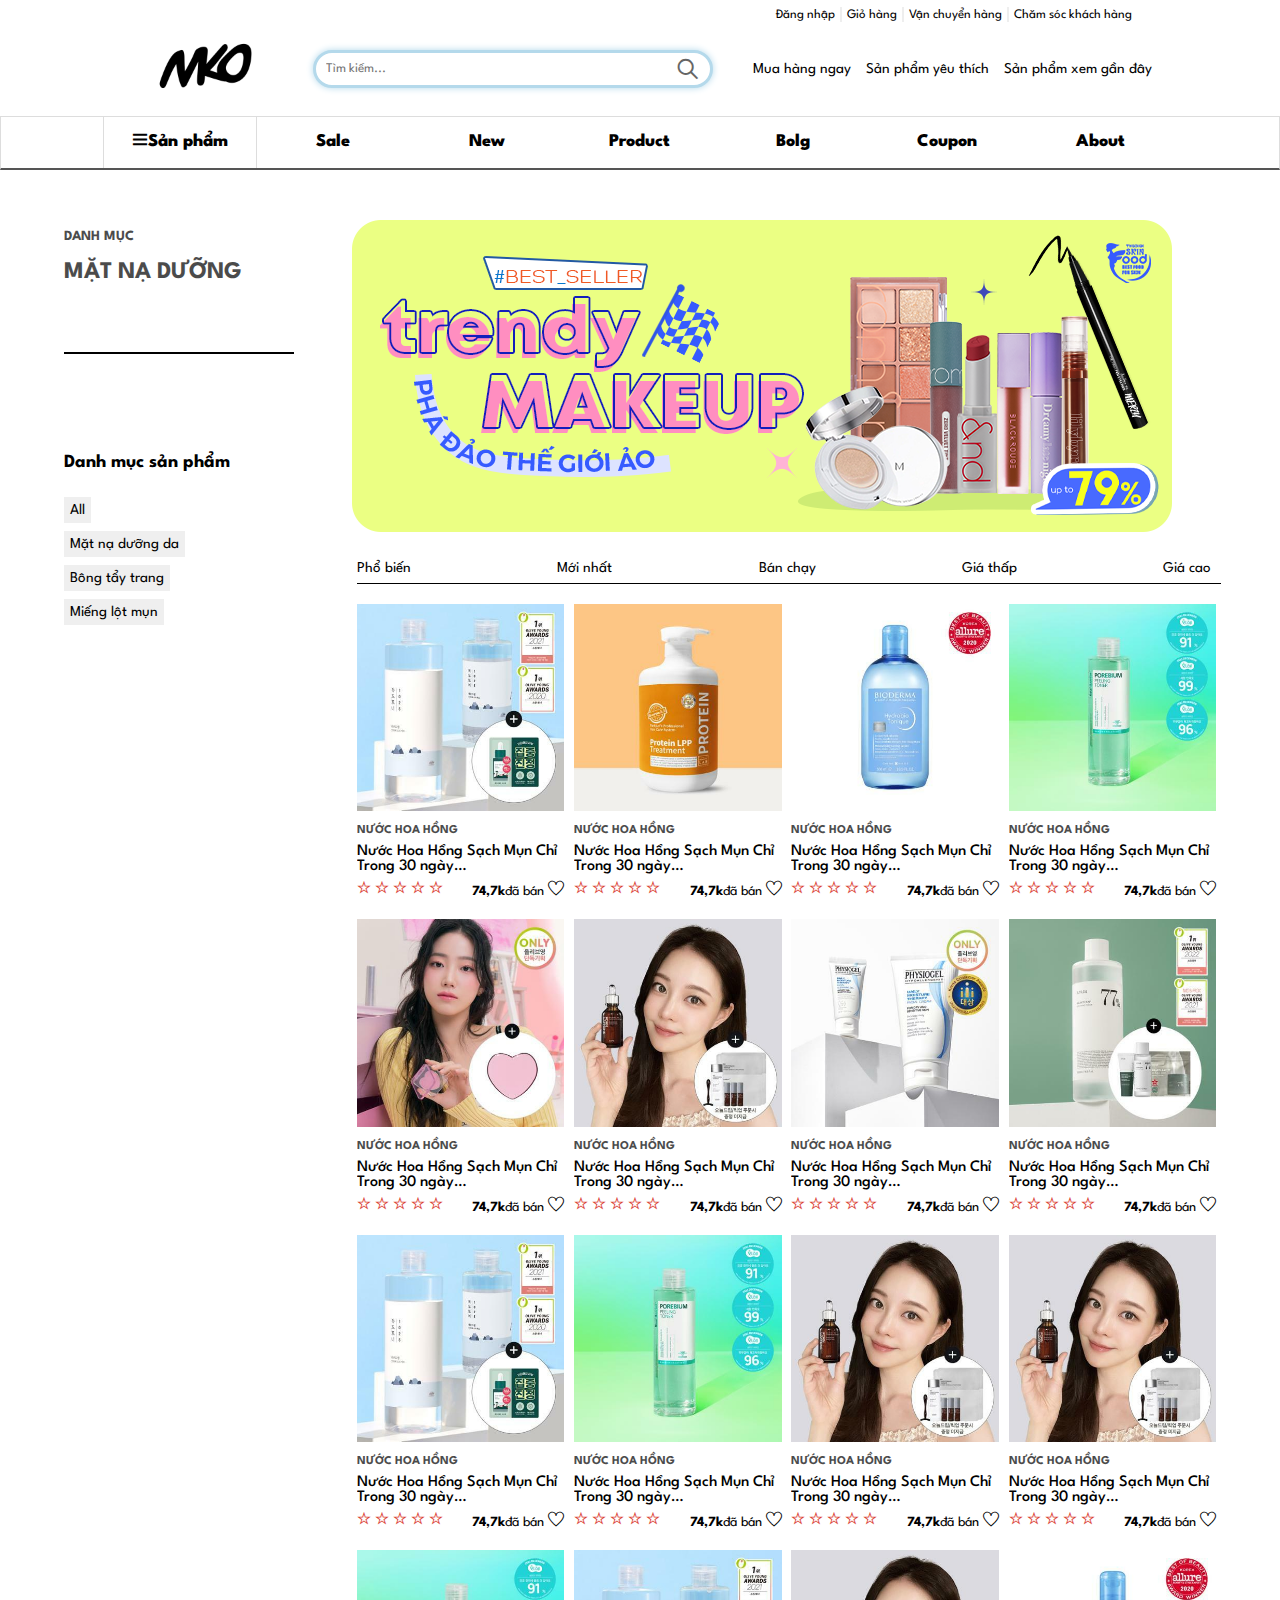
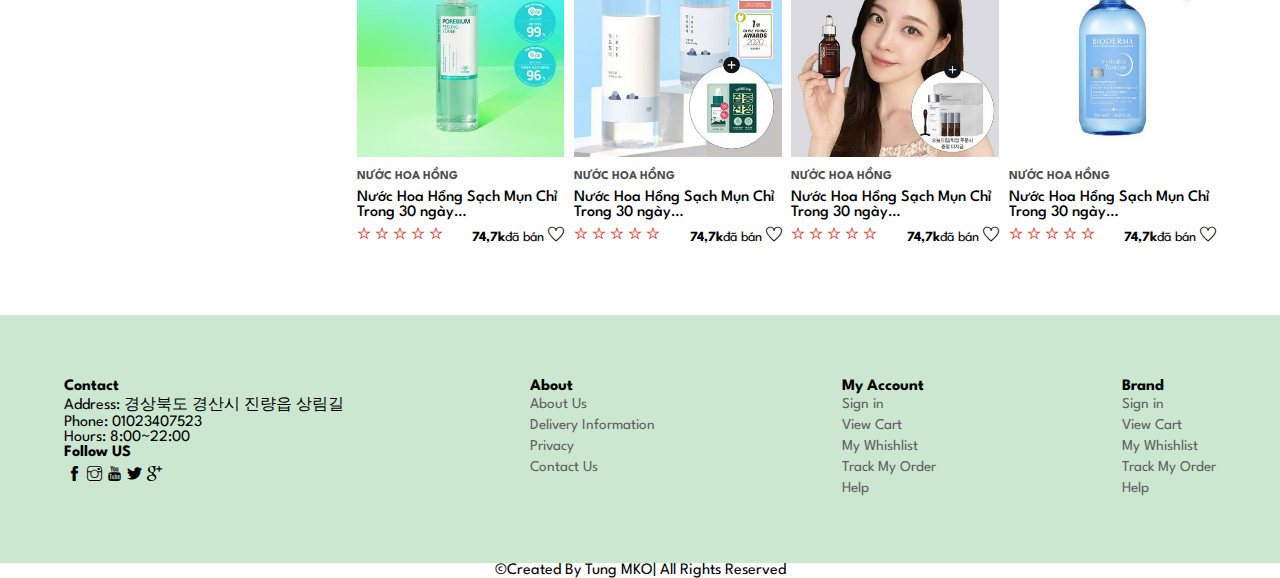
==== commit 445b3510: "produc-detail" ====
--- a/all-product.html
+++ b/all-product.html
@@ -30,15 +30,15 @@
             </div>
             <div class="header-head">
                 <div class="header-logo">
-                    <img id="logo"src="./assets/img/logo.png" alt="">
+                    <img id="logo" src="./assets/img/logo.png" alt="">
                 </div>
                 <div class="header-seach">
                     <form>
                         <div class="search-container">
-                            <input type="text" placeholder="Tìm kiếm...">
-                            <button type="submit"><i class="ti-search"></i></button>
-                        </div>
-                        </form>
+                          <input type="text" placeholder="Tìm kiếm...">
+                          <button type="submit"><i class="ti-search"></i></button>
+                        </div>
+                      </form>
                 </div>
                 <div class="login-mobile">
                     <div id="login-mobile--item">
@@ -56,15 +56,22 @@
                     </ul>
                 </div>
             </div>
+            <div id="nav-mobile">
+                <a href=""><i class="ti-menu"></i></a>
+                <a href="login.html"><i class="ti-user"></i></a>
+                <a href="index.html"><i class="ti-home"></i></a>
+                <a href=""><i class="ti-bell"></i></a>
+                <a href=""><i class="ti-comments-smiley"></i></a> 
+            </div>
             <nav class="header-nav">
                 <ul class="header-nav_list mobile-nav">
                     <li id="header-nav_unit"><i class="ti-menu"></i><a href="">Sản phẩm</a></li>
                     <li><a href="sale.html">Sale</a></li>
-                    <li><a href="newproduct.html">Sản phẩm mới</a></li>
-                    <li><a href="">Xếp hạng</a></li>
+                    <li><a href="newproduct.html">New</a></li>
+                    <li><a href="all-product.html">Product</a></li>
                     <li><a href="">Bolg</a></li>
-                    <li><a href="">Phiếu giảm giá</a></li>    
-                    <li><a href="">Về chúng tôi</a></li>    
+                    <li><a href="">Coupon</a></li>    
+                    <li><a href="">About</a></li>    
                 </ul>
                 <div id="navbar_list_sub">
                     <div id="navbar_sub">
@@ -282,7 +289,7 @@
                                 </ul>
                             </div>
                         </div>
-                    </div>
+                   </div>
                 </div>
             </nav>
         </header>
@@ -323,9 +330,9 @@
                     </ul>
                 </div>
                 <!-- mieng lot mun -->
-                <div class="product-items">
+                <div class="product-items" >
                     <div class="product-box mieng-lot-mun">
-                        <img src="./assets/img/A00000018046005ko.jpg" alt="">
+                        <img  src="./assets/img/A00000018046005ko.jpg" alt="" class="detail-product">
                         <h4 class="product-heading">nước hoa hồng</h4>
                         <div class="product-boxitems">
                             <h4>Nước Hoa Hồng Sạch Mụn Chỉ Trong 30 ngày</h4>
@@ -357,7 +364,7 @@
                         </div>
                     </div>
                     <div class="product-box mieng-lot-mun">
-                        <img src="./assets/img/A00000012128610ko.jpg" alt="">
+                        <img src="./assets/img/A00000012128610ko.jpg" alt="" class="detail-product">
                         <h4 class="product-heading">nước hoa hồng</h4>
                         <div class="product-boxitems">
                             <h4>Nước Hoa Hồng Sạch Mụn Chỉ Trong 30 ngày</h4>
@@ -389,7 +396,7 @@
                         </div>
                     </div>
                     <div class="product-box mieng-lot-mun">
-                        <img src="./assets/img/A00000017437003ko.jpg" alt="">
+                        <img src="./assets/img/A00000017437003ko.jpg" alt="" class="detail-product">
                         <h4 class="product-heading">nước hoa hồng</h4>
                         <div class="product-boxitems">
                             <h4>Nước Hoa Hồng Sạch Mụn Chỉ Trong 30 ngày</h4>
@@ -421,7 +428,7 @@
                         </div>
                     </div>
                     <div class="product-box mieng-lot-mun">
-                        <img src="./assets/img/A00000018131201ko.jpg" alt="">
+                        <img src="./assets/img/A00000018131201ko.jpg" alt="" class="detail-product">
                         <h4 class="product-heading">nước hoa hồng</h4>
                         <div class="product-boxitems">
                             <h4>Nước Hoa Hồng Sạch Mụn Chỉ Trong 30 ngày</h4>
@@ -454,7 +461,7 @@
                     </div>
                     <!-- mat-na-duong-da -->
                     <div class="product-box mat-na-duong-da">
-                        <img src="./assets/img/A00000018163419ko.jpg" alt="">
+                        <img src="./assets/img/A00000018163419ko.jpg" alt="" class="detail-product">
                         <h4 class="product-heading">nước hoa hồng</h4>
                         <div class="product-boxitems">
                             <h4>Nước Hoa Hồng Sạch Mụn Chỉ Trong 30 ngày</h4>
@@ -486,7 +493,7 @@
                         </div>
                     </div>
                     <div class="product-box mat-na-duong-da">
-                        <img src="./assets/img/A00000018241209ko.jpg" alt="">
+                        <img src="./assets/img/A00000018241209ko.jpg" alt="" class="detail-product">
                         <h4 class="product-heading">nước hoa hồng</h4>
                         <div class="product-boxitems">
                             <h4>Nước Hoa Hồng Sạch Mụn Chỉ Trong 30 ngày</h4>
@@ -518,7 +525,7 @@
                         </div>
                     </div>
                     <div class="product-box mat-na-duong-da">
-                        <img src="./assets/img/A00000018242202ko.jpg" alt="">
+                        <img src="./assets/img/A00000018242202ko.jpg" alt="" class="detail-product">
                         <h4 class="product-heading">nước hoa hồng</h4>
                         <div class="product-boxitems">
                             <h4>Nước Hoa Hồng Sạch Mụn Chỉ Trong 30 ngày</h4>
@@ -550,7 +557,7 @@
                         </div>
                     </div>
                     <div class="product-box mat-na-duong-da">
-                        <img src="./assets/img/A00000018262405ko.jpg" alt="">
+                        <img src="./assets/img/A00000018262405ko.jpg" alt="" class="detail-product">
                         <h4 class="product-heading">nước hoa hồng</h4>
                         <div class="product-boxitems">
                             <h4>Nước Hoa Hồng Sạch Mụn Chỉ Trong 30 ngày</h4>
@@ -582,7 +589,7 @@
                         </div>
                     </div>
                     <div class="product-box mieng-lot-mun">
-                        <img src="./assets/img/A00000018046005ko.jpg" alt="">
+                        <img src="./assets/img/A00000018046005ko.jpg" alt="" class="detail-product">
                         <h4 class="product-heading">nước hoa hồng</h4>
                         <div class="product-boxitems">
                             <h4>Nước Hoa Hồng Sạch Mụn Chỉ Trong 30 ngày</h4>
@@ -614,7 +621,7 @@
                         </div>
                     </div>
                     <div class="product-box mieng-lot-mun">
-                        <img src="./assets/img/A00000018131201ko.jpg" alt="">
+                        <img src="./assets/img/A00000018131201ko.jpg" alt="" class="detail-product">
                         <h4 class="product-heading">nước hoa hồng</h4>
                         <div class="product-boxitems">
                             <h4>Nước Hoa Hồng Sạch Mụn Chỉ Trong 30 ngày</h4>
@@ -646,7 +653,7 @@
                         </div>
                     </div>
                     <div class="product-box mieng-lot-mun">
-                        <img src="./assets/img/A00000018241209ko.jpg" alt="">
+                        <img src="./assets/img/A00000018241209ko.jpg" alt="" class="detail-product">
                         <h4 class="product-heading">nước hoa hồng</h4>
                         <div class="product-boxitems">
                             <h4>Nước Hoa Hồng Sạch Mụn Chỉ Trong 30 ngày</h4>
@@ -678,7 +685,7 @@
                         </div>
                     </div>
                     <div class="product-box mieng-lot-mun">
-                        <img src="./assets/img/A00000018241209ko.jpg" alt="">
+                        <img src="./assets/img/A00000018241209ko.jpg" alt="" class="detail-product">
                         <h4 class="product-heading">nước hoa hồng</h4>
                         <div class="product-boxitems">
                             <h4>Nước Hoa Hồng Sạch Mụn Chỉ Trong 30 ngày</h4>
@@ -711,7 +718,7 @@
                     </div>
                     <!-- bong-tay-trang -->
                     <div class="product-box bong-tay-trang">
-                        <img src="./assets/img/A00000018131201ko.jpg" alt="">
+                        <img src="./assets/img/A00000018131201ko.jpg" alt="" class="detail-product">
                         <h4 class="product-heading">nước hoa hồng</h4>
                         <div class="product-boxitems">
                             <h4>Nước Hoa Hồng Sạch Mụn Chỉ Trong 30 ngày</h4>
@@ -743,7 +750,7 @@
                         </div>
                     </div>
                     <div class="product-box bong-tay-trang">
-                        <img src="./assets/img/A00000018046005ko.jpg" alt="">
+                        <img src="./assets/img/A00000018046005ko.jpg" alt="" class="detail-product">
                         <h4 class="product-heading">nước hoa hồng</h4>
                         <div class="product-boxitems">
                             <h4>Nước Hoa Hồng Sạch Mụn Chỉ Trong 30 ngày</h4>
@@ -775,7 +782,7 @@
                         </div>
                     </div>
                     <div class="product-box bong-tay-trang">
-                        <img src="./assets/img/A00000018241209ko.jpg" alt="">
+                        <img src="./assets/img/A00000018241209ko.jpg" alt="" class="detail-product">
                         <h4 class="product-heading">nước hoa hồng</h4>
                         <div class="product-boxitems">
                             <h4>Nước Hoa Hồng Sạch Mụn Chỉ Trong 30 ngày</h4>
@@ -807,7 +814,7 @@
                         </div>
                     </div>
                     <div class="product-box bong-tay-trang">
-                        <img src="./assets/img/A00000017437003ko.jpg" alt="">
+                        <img src="./assets/img/A00000017437003ko.jpg" alt="" class="detail-product">
                         <h4 class="product-heading">nước hoa hồng</h4>
                         <div class="product-boxitems">
                             <h4>Nước Hoa Hồng Sạch Mụn Chỉ Trong 30 ngày</h4>
--- a/assets/css/styles.css
+++ b/assets/css/styles.css
@@ -152,6 +152,7 @@
 }
 .top-priority-box img{
     width: 98%;
+    cursor: pointer;
 }
 .top-priority_heading{
     display: flex;
--- a/assets/css/main-styles.css
+++ b/assets/css/main-styles.css
@@ -3,6 +3,10 @@
     margin: 0;
     padding: 0;
     box-sizing: border-box;
+}
+
+:root{
+    --container-color: #FFF;
 }
 
 
@@ -55,7 +59,7 @@
     content: "";
     position: absolute;
     background-color: #b4d9eb;
-    bottom: -10px;
+    bottom: 10px;
     width: 0;
     height: 4px;
     left: 30px;
@@ -144,7 +148,9 @@
     background-color: #b4d9eb;
     border: #b4d9eb;
   }
-
+#nav-mobile{
+    display: none;
+}
 .menu-favourite_nav {
     display: flex;
 }
@@ -185,7 +191,7 @@
 }
 .header-nav_list a {
     font-weight: 800;
-    font-size: 15px;
+    font-size: 18px;
     position: relative;
 }
 #header-nav_unit {
@@ -451,6 +457,31 @@
     .header-top{
         display: none;
     }
+    #nav-mobile {
+        position: fixed;
+        bottom: 0;
+        justify-content: space-between;
+        width: 100%;
+        background-color: var(--container-color);
+        box-shadow: 0 -1px 5px #1da1f2 ;
+        height: 2.5rem;
+        padding: 0 1rem;
+        display: grid;
+        align-content: center;
+        border-radius: 10px 10px 0 0;
+        display: flex;
+        z-index: 2;
+        list-style: 2.5rem;
+        transform: top .4s ease-in-out;
+    }
+    #nav-mobile.hidden{
+        bottom: -100px;
+    }
+    #nav-mobile i{
+        row-gap: .25rem;
+        font-size: 20px;
+        line-height: 2.5rem;
+    }
     .menu-favourite{
         display: none;
     }
@@ -465,6 +496,7 @@
     }
     .login-mobile{
         display: flex;
+        margin-left: 18px;
     }
     #login-mobile--item{
         margin-right: 15px;
@@ -473,7 +505,7 @@
         display: none;
     }
     .mobile-nav li a{
-        font-size: 11px;
+        font-size: 15px;
     }
     .mobile-nav li {
         width: 100%;
@@ -552,7 +584,7 @@
         display: none;
     }
     .about-conten{
-        width: 100%;
+        width: 92%;
     }
     .about-conten .btn {
         position: relative;
--- a/assets/css/product.css
+++ b/assets/css/product.css
@@ -90,6 +90,12 @@
 }
 
 /*product-items */
+#myProduct{
+    cursor: pointer;
+}
+.detail-product{
+    cursor: pointer;
+  }
 .product-items{
     display: flex;
     flex-wrap: wrap;
